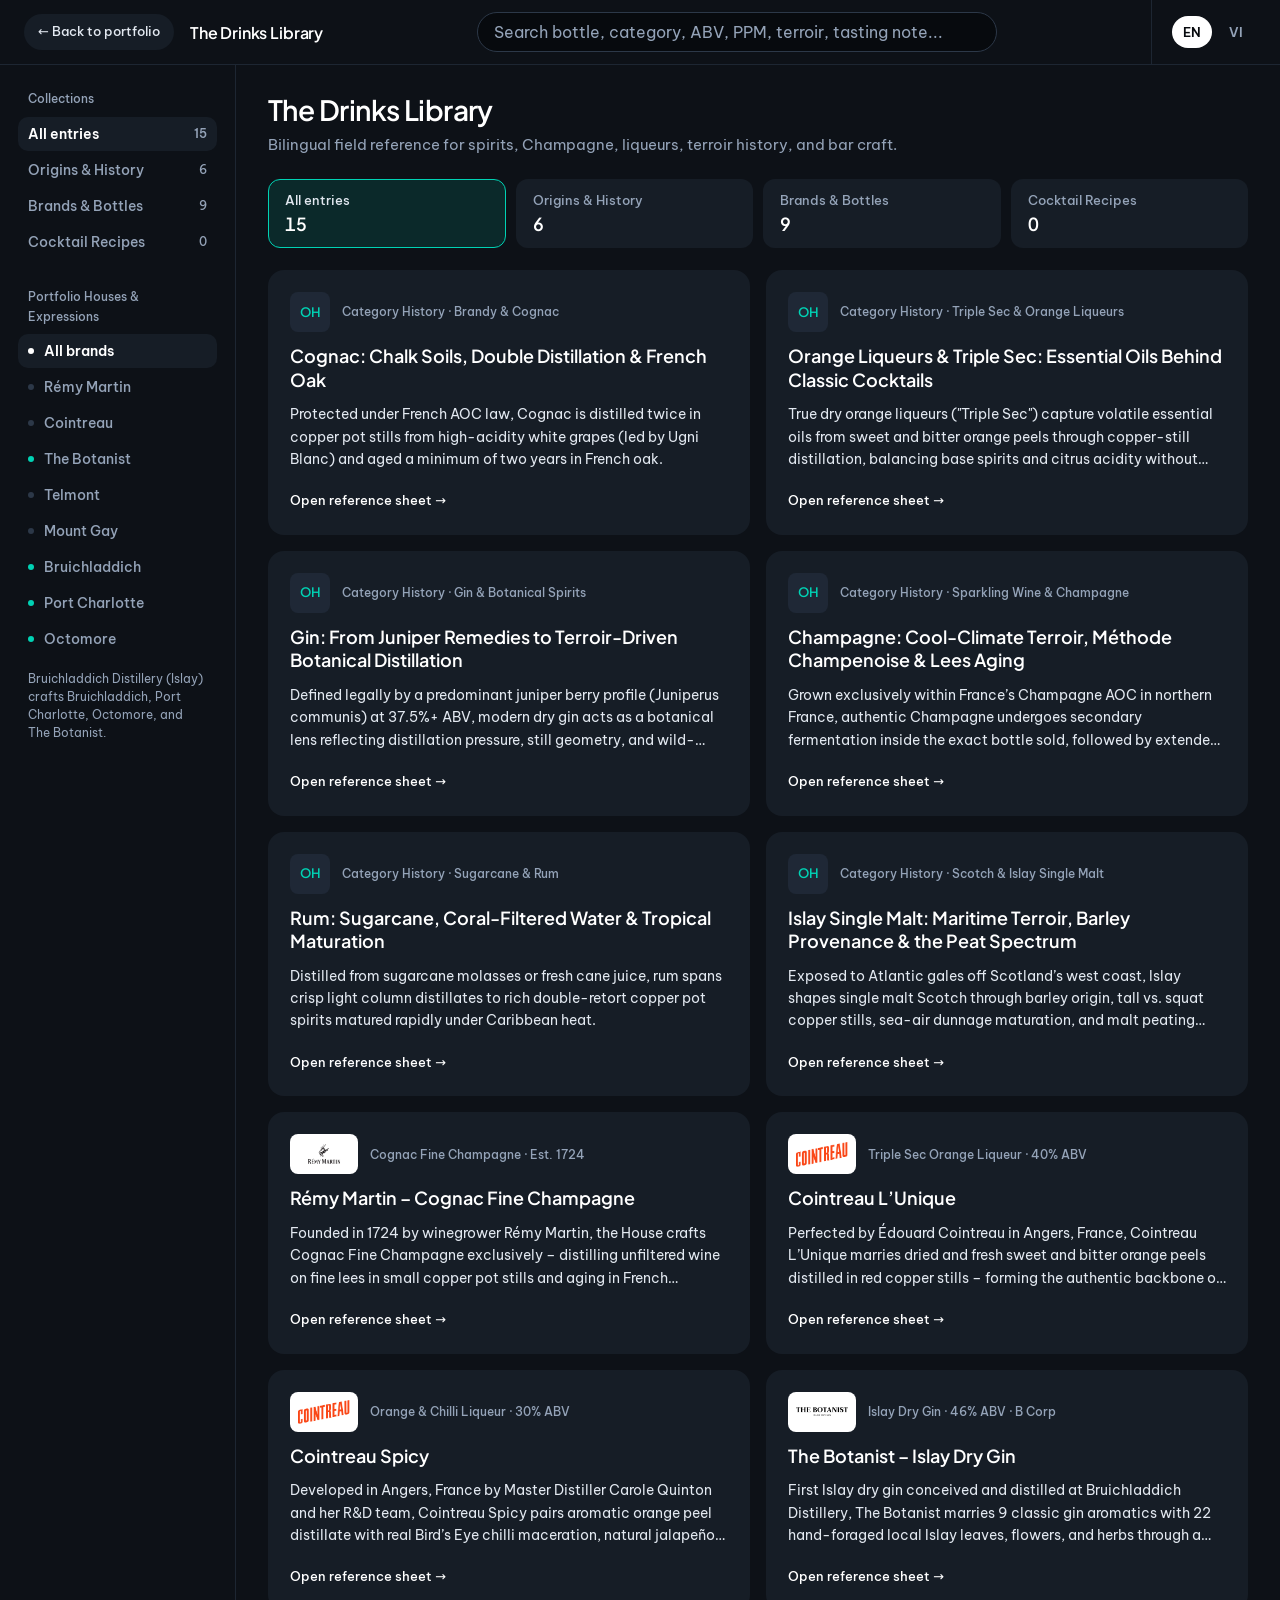
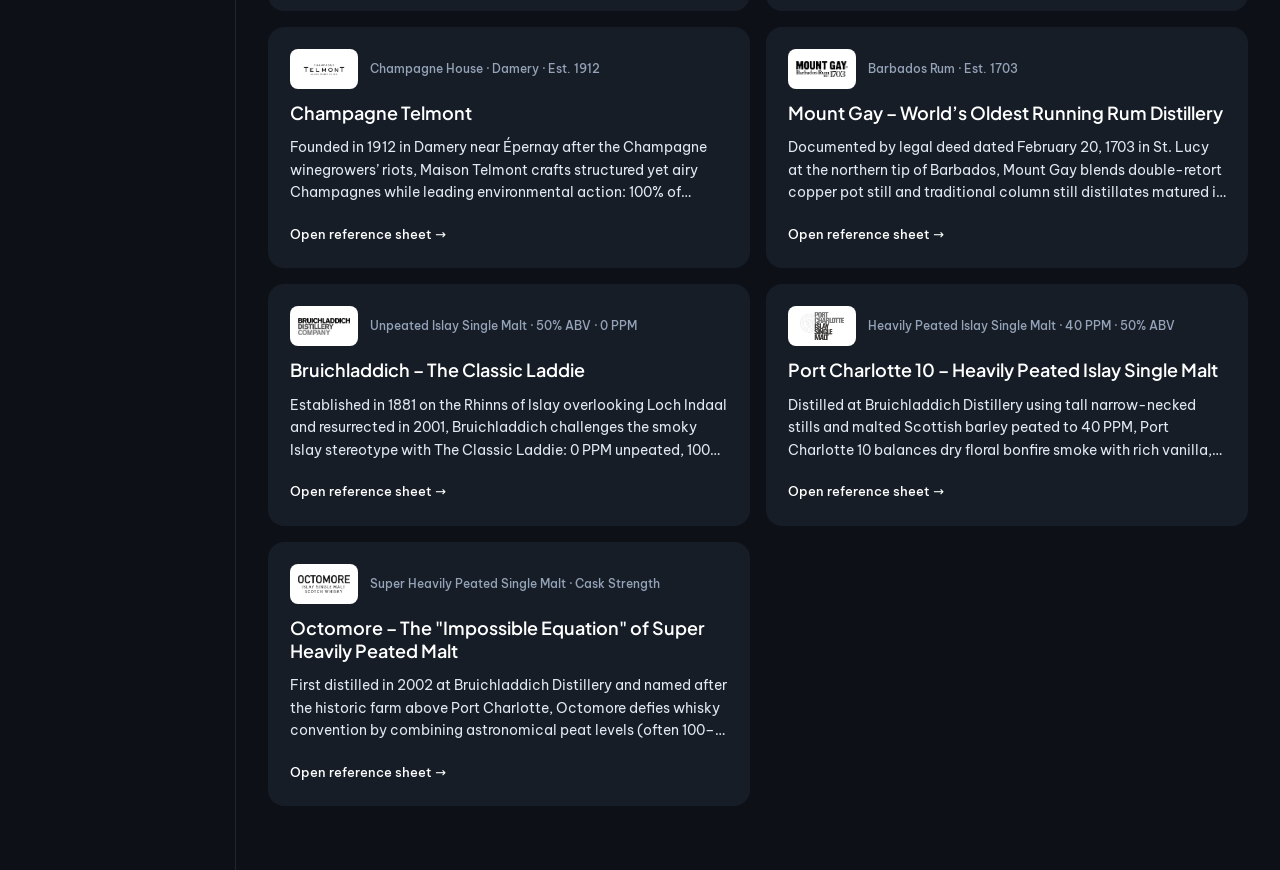
==== library/index.html @ a92dd082 "Feat: Launch The Drinks Library & 3D Interactive Depth with Mobile Glass Bar - Deploy The Drinks Lib" ====
<!DOCTYPE html>
<html lang="en">
<head>
  <meta charset="UTF-8">
  <meta name="viewport" content="width=device-width, initial-scale=1.0">
  <title>The Drinks Library | Phat Trinh</title>
  <meta name="description" content="Bilingual EN/VI public reference library for spirits, Champagne, liqueurs, terroir history, and bar craft curated by Phat Trinh.">
  <meta property="og:title" content="The Drinks Library | Phat Trinh">
  <meta property="og:description" content="Bilingual EN/VI reference for Cognac, Orange Liqueurs, Gin, Champagne, Rum, and Islay Single Malt.">
  <meta property="og:type" content="website">
  <link rel="preconnect" href="https://fonts.googleapis.com">
  <link rel="preconnect" href="https://fonts.gstatic.com" crossorigin>
  <link href="https://fonts.googleapis.com/css2?family=Be+Vietnam+Pro:ital,wght@0,400;0,500;0,600;1,400&family=Plus+Jakarta+Sans:wght@500;600;700&display=swap" rel="stylesheet"> <!-- taste-skill-ignore -->
  <link rel="stylesheet" href="./library.css">
</head>
<body>
  <div id="drinks-library-root"></div>
  <noscript>
    <p style="padding: 24px; color: #FFFFFF;">
      Please enable JavaScript to browse The Drinks Library. <a href="../index.html" style="color: #00D2B4;">Return to portfolio</a>.<br>
      Vui lòng bật JavaScript để tra cứu The Drinks Library. <a href="../index.html" style="color: #00D2B4;">Quay lại portfolio</a>.
    </p>
  </noscript>
  <script type="module" src="./js/boot.js"></script>
</body>
</html>
---- library/library.css ----
/* The Drinks Library — Ruled T-Frame & Tone-Stepped Flat Surface System */
:root {
  --bg-deep: #070A0E;
  --bg-primary: #0D1117;
  --bg-surface: #161D26;
  --bg-surface-elevated: #1F2836;
  --rule-color: #1D2632;
  --control-border: #2C3848;
  --ink: #FFFFFF;
  --ink-secondary: #E2E8F0;
  --ink-muted: #94A3B8;
  --aqua: #00D2B4;
  --aqua-surface: rgba(0, 210, 180, 0.12);
  --font-head: 'Plus Jakarta Sans', system-ui, -apple-system, sans-serif; /* taste-skill-ignore */
  --font-body: 'Be Vietnam Pro', system-ui, -apple-system, sans-serif;
  --radius-card: 16px;
  --radius-sm: 10px;
  --radius-pill: 999px;
  --ease-out: cubic-bezier(0.22, 1, 0.36, 1);
}

*, *::before, *::after {
  box-sizing: border-box;
}

html {
  background-color: var(--bg-primary);
  color: var(--ink);
  -webkit-text-size-adjust: 100%;
}

body {
  margin: 0;
  min-height: 100svh;
  background-color: var(--bg-primary);
  color: var(--ink-secondary);
  font-family: var(--font-body);
  font-size: 15px;
  line-height: 1.65;
  -webkit-font-smoothing: antialiased;
}

button, input {
  font-family: inherit;
}

a {
  color: inherit;
  text-decoration: none;
}

/* Ruled T-Frame Shell */
[data-ui="shell"].lib-shell {
  min-height: 100svh;
  display: flex;
  flex-direction: column;
  background-color: var(--bg-primary);
}

[data-ui="topbar"].lib-topbar {
  position: sticky;
  top: 0;
  z-index: 40;
  min-height: 64px;
  display: grid;
  grid-template-columns: auto minmax(180px, 520px) auto;
  justify-content: space-between;
  align-items: center;
  gap: 16px;
  padding: 0 24px;
  background-color: var(--bg-primary);
  border-bottom: 1px solid var(--rule-color);
}

.lib-topbar-left {
  display: flex;
  align-items: center;
  gap: 16px;
  min-width: 0;
}

.lib-back-portfolio {
  display: inline-flex;
  align-items: center;
  height: 36px;
  padding: 0 14px;
  border-radius: var(--radius-pill);
  background-color: var(--bg-surface);
  color: var(--ink-secondary);
  font-size: 13px;
  font-weight: 500;
  white-space: nowrap;
  transition: background-color 160ms var(--ease-out), color 160ms var(--ease-out);
}

.lib-back-portfolio:hover,
.lib-back-portfolio:focus-visible {
  background-color: var(--bg-surface-elevated);
  color: var(--ink);
}

.lib-wordmark-btn {
  background: transparent;
  border: 0;
  padding: 4px 0;
  color: var(--ink);
  font-family: var(--font-head);
  font-size: 16px;
  font-weight: 600;
  letter-spacing: -0.01em;
  cursor: pointer;
  white-space: nowrap;
}

.lib-topbar-search {
  width: 100%;
  justify-self: center;
}

input.lib-search-input {
  width: 100%;
  height: 40px;
  padding: 0 16px;
  border-radius: var(--radius-pill);
  border: 1px solid var(--control-border);
  background-color: var(--bg-deep);
  color: var(--ink);
  font-size: 16px;
  outline: none;
  transition: border-color 160ms var(--ease-out), background-color 160ms var(--ease-out);
}

input.lib-search-input::placeholder {
  color: var(--ink-muted);
}

input.lib-search-input:focus {
  border-color: var(--aqua);
}

[data-ui="lang-switch"].lib-topbar-lang {
  justify-self: end;
  display: inline-flex;
  align-items: center;
  gap: 4px;
  padding-left: 20px;
  height: 64px;
  border-left: 1px solid var(--rule-color);
}

.lib-lang-btn {
  height: 32px;
  min-width: 40px;
  padding: 0 10px;
  border: 0;
  border-radius: var(--radius-pill);
  background: transparent;
  color: var(--ink-muted);
  font-size: 13px;
  font-weight: 600;
  cursor: pointer;
  transition: background-color 160ms var(--ease-out), color 160ms var(--ease-out);
}

.lib-lang-btn:hover {
  color: var(--ink);
}

.lib-lang-btn.is-active {
  background-color: var(--ink);
  color: var(--bg-deep);
}

/* Body Layout */
.lib-body-frame {
  flex: 1;
  display: grid;
  grid-template-columns: 236px minmax(0, 1fr);
}

[data-ui="sidebar"].lib-sidebar {
  padding: 24px 18px 40px;
  border-right: 1px solid var(--rule-color);
  background-color: var(--bg-primary);
}

.lib-sidebar-group + .lib-sidebar-group {
  margin-top: 28px;
}

.lib-sidebar-heading {
  padding: 0 10px;
  margin-bottom: 8px;
  color: var(--ink-muted);
  font-size: 12px;
  font-weight: 500;
}

.lib-nav-list {
  list-style: none;
  margin: 0;
  padding: 0;
  display: flex;
  flex-direction: column;
  gap: 2px;
}

.lib-nav-btn,
.lib-brand-nav-btn {
  width: 100%;
  min-height: 34px;
  padding: 6px 10px;
  border: 0;
  border-radius: var(--radius-sm);
  background: transparent;
  color: var(--ink-muted);
  font-size: 14px;
  font-weight: 500;
  display: flex;
  align-items: center;
  justify-content: space-between;
  gap: 10px;
  text-align: left;
  cursor: pointer;
  transition: background-color 160ms var(--ease-out), color 160ms var(--ease-out);
}

.lib-brand-nav-btn {
  justify-content: flex-start;
}

.lib-nav-btn:hover,
.lib-brand-nav-btn:hover {
  color: var(--ink-secondary);
  background-color: var(--bg-surface);
}

.lib-nav-btn.is-active,
.lib-brand-nav-btn.is-active {
  color: var(--ink);
  background-color: var(--bg-surface);
  font-weight: 600;
}

.lib-nav-count {
  font-size: 12px;
  color: var(--ink-muted);
  font-variant-numeric: tabular-nums;
}

.lib-brand-dot {
  width: 6px;
  height: 6px;
  border-radius: 50%;
  background-color: var(--control-border);
  flex-shrink: 0;
}

.lib-brand-dot.is-islay {
  background-color: var(--aqua);
}

.lib-brand-nav-btn.is-active .lib-brand-dot {
  background-color: var(--ink);
}

.lib-islay-note {
  margin: 14px 10px 0;
  color: var(--ink-muted);
  font-size: 12px;
  line-height: 1.5;
}

/* Main Content Stage */
.lib-main {
  padding: 28px 32px 64px;
  max-width: 1240px;
  width: 100%;
}

.lib-title-row {
  display: flex;
  align-items: flex-end;
  justify-content: space-between;
  gap: 16px;
  margin-bottom: 22px;
}

.lib-page-title {
  margin: 0;
  font-family: var(--font-head);
  font-size: clamp(22px, 2.2vw, 28px);
  font-weight: 600;
  letter-spacing: -0.02em;
  color: var(--ink);
  line-height: 1.2;
}

.lib-page-subtitle {
  margin: 6px 0 0;
  color: var(--ink-muted);
  font-size: 15px;
  max-width: 68ch;
}

/* Count Cards Filter Pattern */
[data-ui="count-strip"].lib-count-strip {
  display: grid;
  grid-template-columns: repeat(4, minmax(0, 1fr));
  gap: 10px;
  margin-bottom: 22px;
}

[data-ui="count-card"].lib-count-card {
  min-height: 64px;
  padding: 12px 16px;
  border-radius: 12px;
  border: 1.5px solid transparent;
  background-color: var(--bg-surface);
  color: var(--ink);
  display: flex;
  flex-direction: column;
  align-items: flex-start;
  justify-content: space-between;
  gap: 4px;
  cursor: pointer;
  text-align: left;
  transition: background-color 160ms var(--ease-out), border-color 160ms var(--ease-out);
}

[data-ui="count-card"].lib-count-card:hover {
  background-color: var(--bg-surface-elevated);
}

[data-ui="count-card"].lib-count-card.is-selected {
  border-color: var(--aqua);
  background-color: var(--aqua-surface);
}

.lib-count-label {
  font-size: 13px;
  font-weight: 500;
  color: var(--ink-muted);
}

.lib-count-card.is-selected .lib-count-label {
  color: var(--ink-secondary);
}

.lib-count-value {
  font-family: var(--font-head);
  font-size: 18px;
  font-weight: 600;
  color: var(--ink);
  font-variant-numeric: tabular-nums;
}

/* Mobile Brand Chips (hidden on desktop where left sidebar lives) */
[data-ui="mobile-brands"].lib-mobile-brands {
  display: none;
}

/* Flat Tone-Stepped Entry Cards */
.lib-cards-grid {
  display: grid;
  grid-template-columns: repeat(2, minmax(0, 1fr));
  gap: 16px;
}

.lib-entry-card {
  padding: 22px;
  border-radius: var(--radius-card);
  background-color: var(--bg-surface);
  display: flex;
  flex-direction: column;
  gap: 12px;
  cursor: pointer;
  transition: background-color 160ms var(--ease-out), transform 160ms var(--ease-out);
}

.lib-entry-card:hover,
.lib-entry-card:focus-visible {
  background-color: var(--bg-surface-elevated);
  transform: translateY(-2px);
  outline: none;
}

.lib-entry-card-top {
  display: flex;
  align-items: center;
  gap: 12px;
}

.lib-logo-tile {
  width: 68px;
  height: 40px;
  padding: 5px 8px;
  border-radius: 8px;
  background-color: #FFFFFF;
  display: inline-flex;
  align-items: center;
  justify-content: center;
  flex-shrink: 0;
}

.lib-logo-tile img {
  max-width: 100%;
  max-height: 28px;
  width: auto;
  height: auto;
  object-fit: contain;
}

.lib-origin-monogram {
  width: 40px;
  height: 40px;
  border-radius: 8px;
  background-color: var(--bg-surface-elevated);
  color: var(--aqua);
  font-family: var(--font-head);
  font-size: 13px;
  font-weight: 600;
  display: inline-flex;
  align-items: center;
  justify-content: center;
  flex-shrink: 0;
}

.lib-entry-card-meta {
  display: flex;
  flex-wrap: wrap;
  align-items: center;
  justify-content: space-between;
  gap: 8px;
  flex: 1;
  min-width: 0;
}

.lib-meta-line {
  font-size: 12px;
  font-weight: 500;
  color: var(--ink-muted);
}

.lib-entry-card-title {
  margin: 0;
  font-family: var(--font-head);
  font-size: 18px;
  font-weight: 600;
  line-height: 1.3;
  color: var(--ink);
}

.lib-entry-card-summary {
  margin: 0;
  color: var(--ink-secondary);
  font-size: 14px;
  line-height: 1.6;
  display: -webkit-box;
  -webkit-line-clamp: 3;
  -webkit-box-orient: vertical;
  overflow: hidden;
}

.lib-entry-card-foot {
  margin-top: auto;
  padding-top: 6px;
}

.lib-open-prompt {
  font-size: 13px;
  font-weight: 500;
  color: var(--ink);
}

/* Primary & Secondary Pills */
.lib-primary-pill {
  height: 36px;
  padding: 0 18px;
  border: 0;
  border-radius: var(--radius-pill);
  background-color: var(--ink);
  color: var(--bg-deep);
  font-size: 13px;
  font-weight: 600;
  cursor: pointer;
  transition: opacity 160ms var(--ease-out);
}

.lib-primary-pill:hover {
  opacity: 0.9;
}

[data-ui="pill"].lib-secondary-pill {
  height: 36px;
  padding: 0 16px;
  border: 1px solid var(--control-border);
  border-radius: var(--radius-pill);
  background-color: transparent;
  color: var(--ink);
  font-size: 13px;
  font-weight: 500;
  cursor: pointer;
  white-space: nowrap;
  transition: background-color 160ms var(--ease-out), border-color 160ms var(--ease-out);
}

[data-ui="pill"].lib-secondary-pill:hover,
[data-ui="pill"].lib-secondary-pill.is-active {
  background-color: var(--bg-surface-elevated);
  border-color: var(--ink-muted);
}

/* Empty & Pending Panels */
.lib-empty-panel {
  padding: 36px 28px;
  border-radius: var(--radius-card);
  background-color: var(--bg-surface);
  max-width: 680px;
}

.lib-empty-title {
  margin: 0 0 10px;
  font-family: var(--font-head);
  font-size: 19px;
  font-weight: 600;
  color: var(--ink);
}

.lib-empty-body {
  margin: 0 0 20px;
  color: var(--ink-secondary);
  font-size: 15px;
  max-width: 62ch;
}

.lib-empty-actions {
  display: flex;
  flex-wrap: wrap;
  gap: 10px;
}

/* Detail Reading View: Object Header + 6-Column Grid */
.lib-detail-back-row {
  margin-bottom: 14px;
}

.lib-back-inline {
  border: 0;
  background: transparent;
  padding: 6px 0;
  color: var(--ink-muted);
  font-size: 14px;
  font-weight: 500;
  cursor: pointer;
  transition: color 160ms var(--ease-out);
}

.lib-back-inline:hover {
  color: var(--ink);
}

[data-ui="object-header"].lib-object-header {
  padding: 20px 22px;
  border-radius: var(--radius-card);
  background-color: var(--bg-surface);
  display: flex;
  align-items: center;
  justify-content: space-between;
  gap: 20px;
  margin-bottom: 16px;
}

.lib-object-main {
  display: flex;
  align-items: center;
  gap: 18px;
  min-width: 0;
}

.lib-detail-logo-well {
  width: 84px;
  height: 58px;
  padding: 8px 10px;
  border-radius: 10px;
  background-color: #FFFFFF;
  display: flex;
  align-items: center;
  justify-content: center;
  flex-shrink: 0;
}

.lib-detail-logo-well img {
  max-width: 100%;
  max-height: 40px;
  width: auto;
  height: auto;
  object-fit: contain;
}

.lib-detail-monogram {
  width: 58px;
  height: 58px;
  border-radius: 10px;
  background-color: var(--bg-surface-elevated);
  color: var(--aqua);
  font-family: var(--font-head);
  font-size: 16px;
  font-weight: 600;
  display: flex;
  align-items: center;
  justify-content: center;
  flex-shrink: 0;
}

.lib-detail-title {
  margin: 4px 0;
  font-family: var(--font-head);
  font-size: clamp(20px, 2.2vw, 26px);
  font-weight: 600;
  letter-spacing: -0.02em;
  color: var(--ink);
  line-height: 1.25;
}

.lib-detail-subtitle {
  margin: 0;
  color: var(--ink-muted);
  font-size: 14px;
  max-width: 66ch;
}

.lib-translation-banner {
  margin-bottom: 16px;
  padding: 12px 16px;
  border-radius: var(--radius-sm);
  background-color: var(--aqua-surface);
  color: var(--ink-secondary);
  font-size: 13px;
}

.lib-detail-lead {
  margin: 0 0 20px;
  color: var(--ink-secondary);
  font-size: 16px;
  line-height: 1.7;
  max-width: 72ch;
}

/* 6-Column Reading Grid */
.lib-detail-grid {
  display: grid;
  grid-template-columns: repeat(6, minmax(0, 1fr));
  gap: 14px;
}

.lib-grid-card {
  padding: 22px;
  border-radius: var(--radius-card);
  background-color: var(--bg-surface);
}

.lib-span-2 { grid-column: span 2; }
.lib-span-3 { grid-column: span 3; }
.lib-span-4 { grid-column: span 4; }
.lib-span-6 { grid-column: span 6; }

.lib-panel-heading {
  margin: 0 0 14px;
  font-family: var(--font-head);
  font-size: 16px;
  font-weight: 600;
  color: var(--ink);
}

.lib-prose-list {
  margin: 0;
  padding-left: 18px;
  display: flex;
  flex-direction: column;
  gap: 10px;
  color: var(--ink-secondary);
  font-size: 14.5px;
}

.lib-prose-stack {
  display: flex;
  flex-direction: column;
  gap: 12px;
}

.lib-prose-stack p {
  margin: 0;
  color: var(--ink-secondary);
  font-size: 14.5px;
  line-height: 1.7;
  max-width: 65ch;
}

/* Tables */
table.lib-spec-table {
  width: 100%;
  border-collapse: collapse;
  font-size: 14px;
}

table.lib-spec-table th,
table.lib-spec-table td {
  padding: 10px 0;
  border-bottom: 1px solid var(--rule-color);
  vertical-align: top;
  text-align: left;
}

table.lib-spec-table tr:last-child th,
table.lib-spec-table tr:last-child td {
  border-bottom: 0;
}

table.lib-spec-table th {
  width: 38%;
  padding-right: 12px;
  color: var(--ink-muted);
  font-weight: 500;
}

table.lib-spec-table td {
  color: var(--ink);
  font-variant-numeric: tabular-nums;
}

/* Core Expressions Sub-Panels (Nested Raised Step) */
.lib-expressions-grid {
  display: grid;
  grid-template-columns: repeat(3, minmax(0, 1fr));
  gap: 12px;
}

.lib-expression-panel {
  padding: 16px;
  border-radius: 12px;
  background-color: var(--bg-surface-elevated);
}

.lib-expression-head {
  display: flex;
  align-items: baseline;
  justify-content: space-between;
  gap: 8px;
  margin-bottom: 8px;
}

.lib-expression-head h3 {
  margin: 0;
  font-family: var(--font-head);
  font-size: 15px;
  font-weight: 600;
  color: var(--ink);
}

.lib-abv-pill {
  font-size: 12px;
  font-weight: 600;
  color: var(--aqua);
  font-variant-numeric: tabular-nums;
  white-space: nowrap;
}

.lib-expression-panel p {
  margin: 0;
  font-size: 13.5px;
  color: var(--ink-secondary);
  line-height: 1.6;
}

/* Related Rows & FAQ */
.lib-related-links {
  display: flex;
  flex-direction: column;
  gap: 8px;
}

[data-ui="row"].lib-related-row {
  width: 100%;
  padding: 12px 14px;
  border: 0;
  border-radius: 10px;
  background-color: var(--bg-surface-elevated);
  color: var(--ink);
  display: flex;
  align-items: center;
  justify-content: space-between;
  gap: 12px;
  text-align: left;
  cursor: pointer;
  transition: background-color 160ms var(--ease-out);
}

[data-ui="row"].lib-related-row:hover {
  background-color: var(--control-border);
}

.lib-related-title {
  font-size: 14px;
  font-weight: 600;
  color: var(--ink);
}

.lib-related-sub {
  font-size: 12px;
  color: var(--ink-muted);
  margin-top: 2px;
}

.lib-row-arrow {
  color: var(--aqua);
  font-size: 15px;
}

[data-ui="faq"].lib-faq-list {
  display: flex;
  flex-direction: column;
}

[data-ui="faq"] .lib-faq-item {
  padding: 12px 0;
  border-bottom: 1px solid var(--rule-color);
}

[data-ui="faq"] .lib-faq-item:last-child {
  border-bottom: 0;
  padding-bottom: 0;
}

[data-ui="faq"] .lib-faq-item summary {
  cursor: pointer;
  color: var(--ink);
  font-weight: 500;
  font-size: 14.5px;
}

[data-ui="faq"] .lib-faq-item p {
  margin: 8px 0 0;
  color: var(--ink-secondary);
  font-size: 14px;
  line-height: 1.65;
}

.lib-muted-note {
  margin: 0;
  color: var(--ink-muted);
  font-size: 13.5px;
  line-height: 1.6;
}

.lib-updated-stamp {
  margin: 10px 0 0;
  color: var(--ink-secondary);
  font-size: 12.5px;
  font-variant-numeric: tabular-nums;
}

/* Tablet & Mobile Responsive Rules */
@media (max-width: 1024px) {
  .lib-wordmark-btn {
    display: none;
  }

  .lib-body-frame {
    grid-template-columns: minmax(0, 1fr);
  }

  [data-ui="sidebar"].lib-sidebar {
    display: none;
  }

  [data-ui="mobile-brands"].lib-mobile-brands {
    display: flex;
    gap: 8px;
    overflow-x: auto;
    padding-bottom: 8px;
    margin-bottom: 18px;
    scrollbar-width: none;
  }

  [data-ui="mobile-brands"].lib-mobile-brands::-webkit-scrollbar {
    display: none;
  }

  [data-ui="chip"].lib-brand-chip {
    height: 34px;
    padding: 0 14px;
    border-radius: var(--radius-pill);
    border: 1px solid var(--control-border);
    background-color: var(--bg-surface);
    color: var(--ink-secondary);
    font-size: 13px;
    font-weight: 500;
    white-space: nowrap;
    cursor: pointer;
    flex-shrink: 0;
  }

  [data-ui="chip"].lib-brand-chip.is-active {
    background-color: var(--ink);
    color: var(--bg-deep);
    border-color: var(--ink);
    font-weight: 600;
  }

  .lib-expressions-grid {
    grid-template-columns: minmax(0, 1fr);
  }

  .lib-span-2,
  .lib-span-3,
  .lib-span-4 {
    grid-column: span 6;
  }
}

@media (max-width: 720px) {
  [data-ui="topbar"].lib-topbar {
    grid-template-columns: 1fr auto;
    grid-template-areas:
      "left lang"
      "search search";
    gap: 10px;
    padding: 10px 16px 12px;
  }

  .lib-topbar-left {
    grid-area: left;
    gap: 10px;
  }

  .lib-wordmark-btn {
    display: none;
  }

  [data-ui="lang-switch"].lib-topbar-lang {
    grid-area: lang;
    height: 36px;
    padding-left: 10px;
  }

  .lib-topbar-search {
    grid-area: search;
  }

  .lib-main {
    padding: 20px 16px 48px;
  }

  [data-ui="count-strip"].lib-count-strip {
    grid-template-columns: repeat(2, minmax(0, 1fr));
    gap: 8px;
  }

  .lib-cards-grid {
    grid-template-columns: minmax(0, 1fr);
  }

  [data-ui="object-header"].lib-object-header {
    flex-direction: column;
    align-items: flex-start;
  }

  .lib-object-main {
    flex-direction: column;
    align-items: flex-start;
  }
}

@media (prefers-reduced-motion: reduce) {
  *, *::before, *::after {
    transition-duration: 0.01ms !important;
    animation-duration: 0.01ms !important;
  }
}
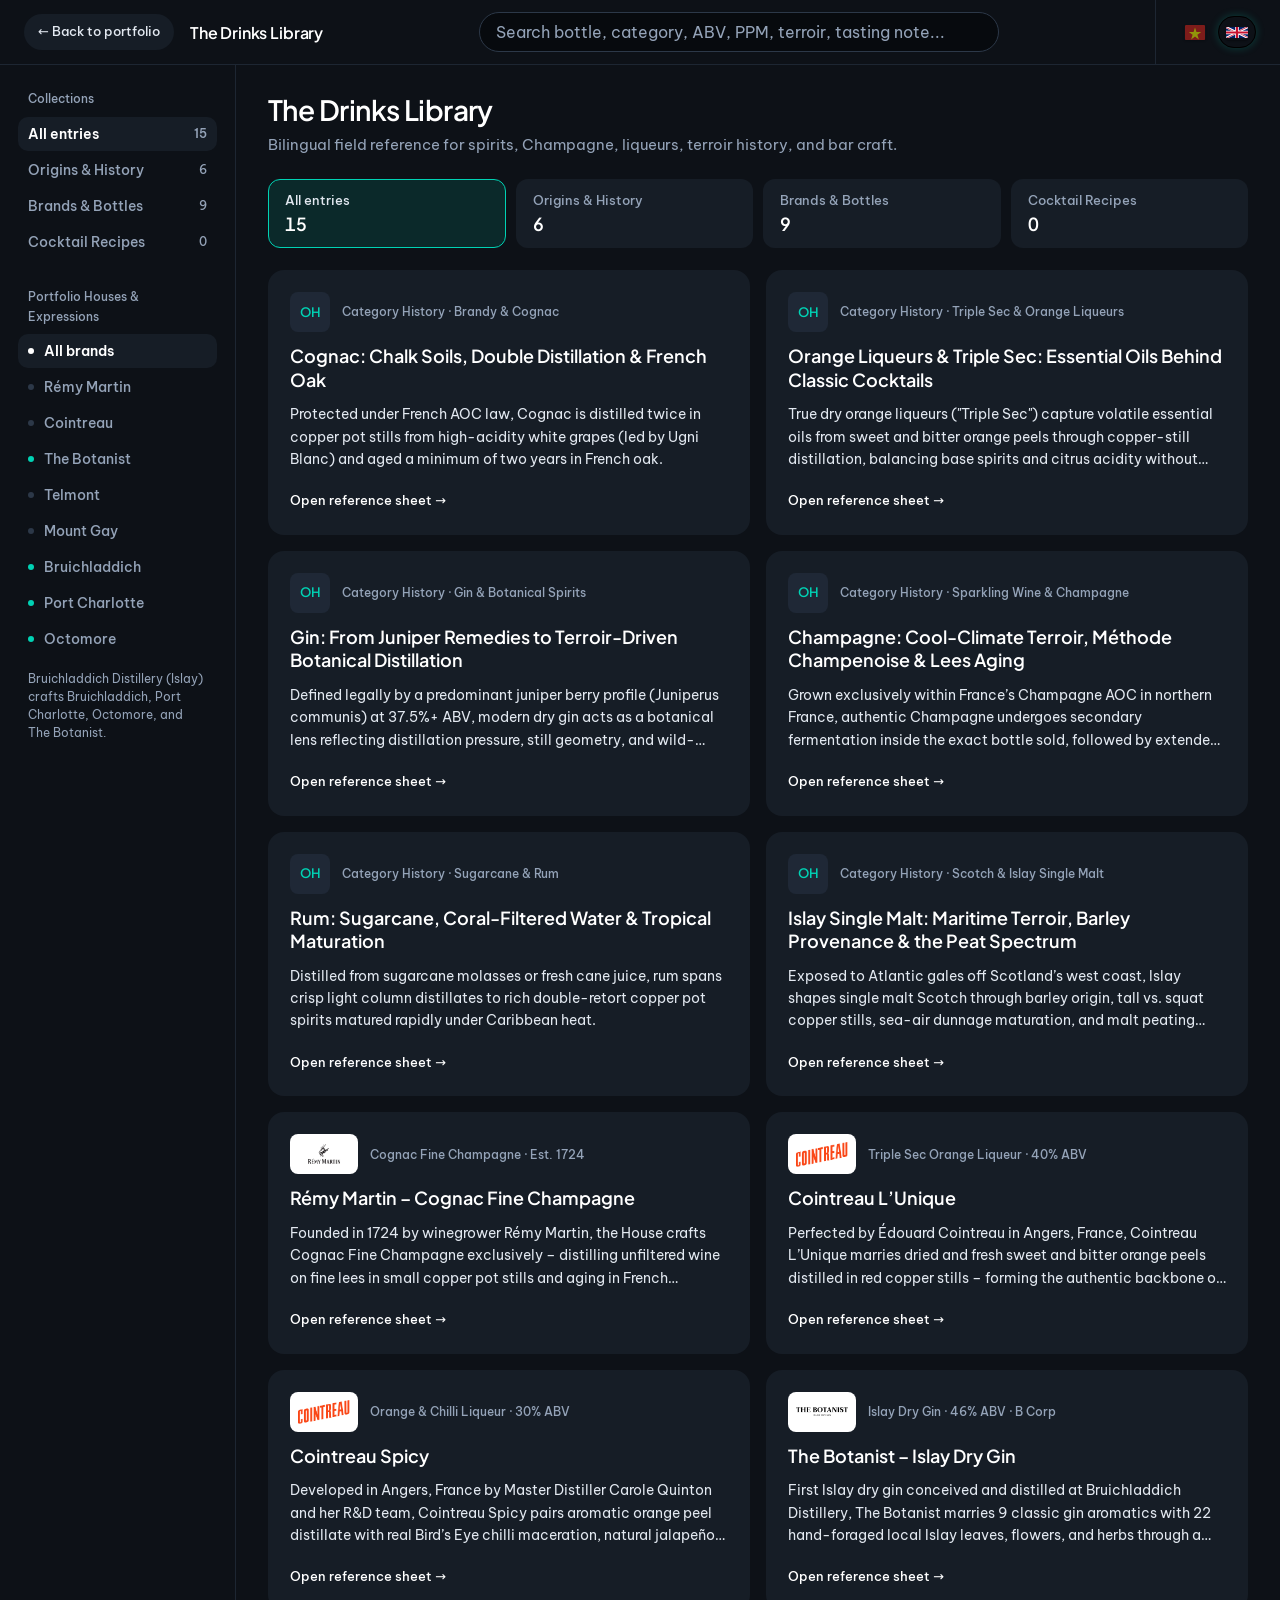
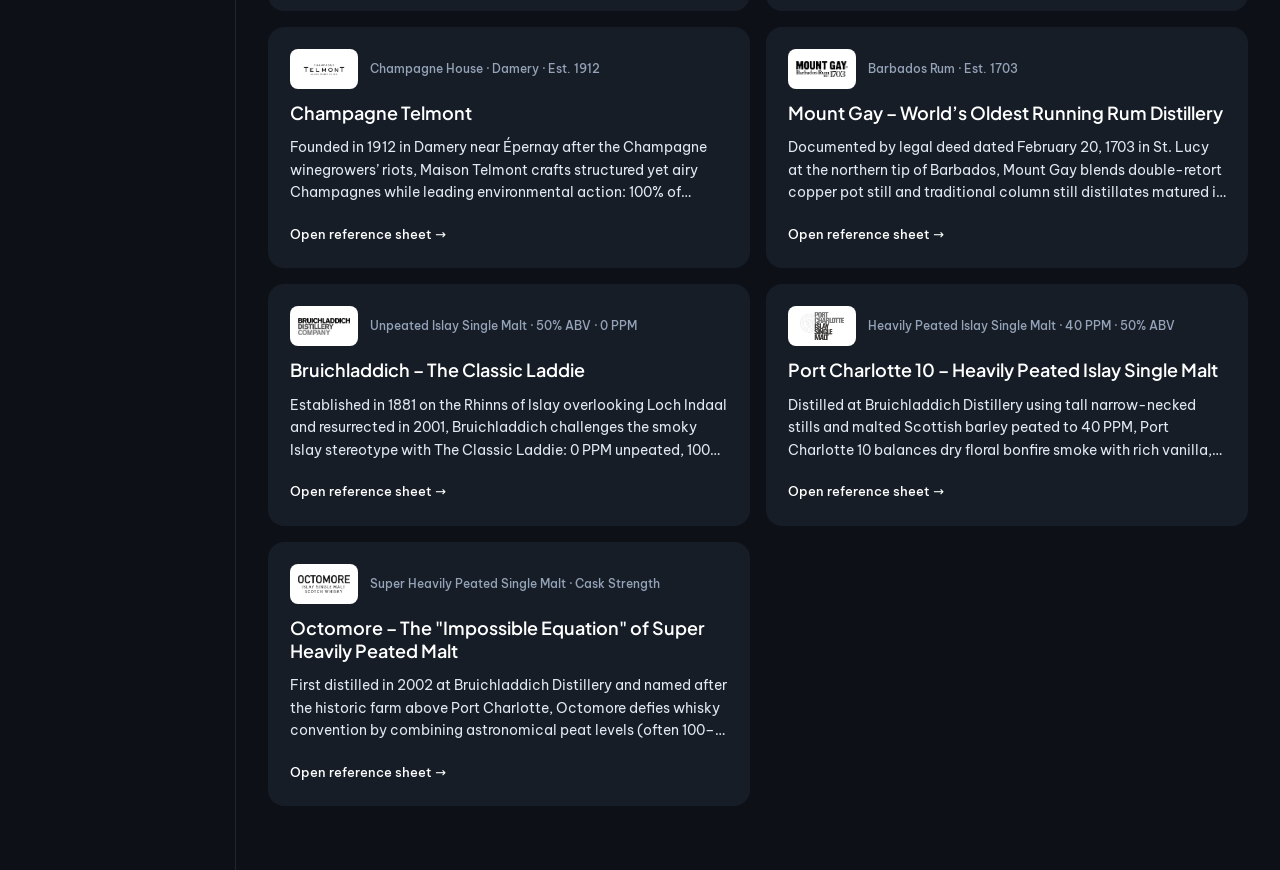
==== commit a00e1966: "feat: brand search favicons, flag language switcher, media folder, and library video player" ====
--- a/library/index.html
+++ b/library/index.html
@@ -5,9 +5,31 @@
   <meta name="viewport" content="width=device-width, initial-scale=1.0">
   <title>The Drinks Library | Phat Trinh</title>
   <meta name="description" content="Bilingual EN/VI public reference library for spirits, Champagne, liqueurs, terroir history, and bar craft curated by Phat Trinh.">
+  <link rel="icon" type="image/svg+xml" href="../favicon.svg">
+  <link rel="icon" type="image/png" sizes="48x48" href="../favicon-48x48.png">
+  <link rel="icon" type="image/png" sizes="96x96" href="../favicon-96x96.png">
+  <link rel="icon" type="image/png" sizes="192x192" href="../favicon-192x192.png">
+  <link rel="apple-touch-icon" sizes="180x180" href="../apple-touch-icon.png">
+  <meta property="og:site_name" content="The Drinks Library | Phat Trinh">
   <meta property="og:title" content="The Drinks Library | Phat Trinh">
   <meta property="og:description" content="Bilingual EN/VI reference for Cognac, Orange Liqueurs, Gin, Champagne, Rum, and Islay Single Malt.">
+  <meta property="og:url" content="https://trinhtphat.io.vn/library/">
   <meta property="og:type" content="website">
+  <meta property="og:image" content="https://trinhtphat.io.vn/favicon-192x192.png">
+  <script type="application/ld+json">
+  {
+    "@context": "https://schema.org",
+    "@type": "WebPage",
+    "name": "The Drinks Library | Phat Trinh",
+    "url": "https://trinhtphat.io.vn/library/",
+    "description": "Bilingual EN/VI reference library for spirits, Champagne, liqueurs, terroir history, and bar craft curated by Phat Trinh.",
+    "isPartOf": {
+      "@type": "WebSite",
+      "name": "Phát Trịnh",
+      "url": "https://trinhtphat.io.vn/"
+    }
+  }
+  </script>
   <link rel="preconnect" href="https://fonts.googleapis.com">
   <link rel="preconnect" href="https://fonts.gstatic.com" crossorigin>
   <link href="https://fonts.googleapis.com/css2?family=Be+Vietnam+Pro:ital,wght@0,400;0,500;0,600;1,400&family=Plus+Jakarta+Sans:wght@500;600;700&display=swap" rel="stylesheet"> <!-- taste-skill-ignore -->
--- a/library/library.css
+++ b/library/library.css
@@ -150,25 +150,38 @@
 
 .lib-lang-btn {
   height: 32px;
-  min-width: 40px;
-  padding: 0 10px;
-  border: 0;
+  min-width: 38px;
+  padding: 0 6px;
+  border: 1px solid transparent;
   border-radius: var(--radius-pill);
   background: transparent;
-  color: var(--ink-muted);
-  font-size: 13px;
-  font-weight: 600;
+  display: inline-flex;
+  align-items: center;
+  justify-content: center;
   cursor: pointer;
-  transition: background-color 160ms var(--ease-out), color 160ms var(--ease-out);
+  opacity: 0.55;
+  transition: opacity 160ms var(--ease-out), background-color 160ms var(--ease-out), border-color 160ms var(--ease-out);
 }
 
 .lib-lang-btn:hover {
-  color: var(--ink);
+  opacity: 0.9;
+  background-color: rgba(255, 255, 255, 0.06);
 }
 
 .lib-lang-btn.is-active {
-  background-color: var(--ink);
-  color: var(--bg-deep);
+  opacity: 1;
+  background-color: var(--teal-surface);
+  border-color: var(--teal);
+  box-shadow: 0 0 8px rgba(0, 210, 180, 0.25);
+}
+
+.lib-flag-icon {
+  display: block;
+  width: 22px;
+  height: 15px;
+  border-radius: 2px;
+  box-shadow: 0 1px 2px rgba(0, 0, 0, 0.35);
+  pointer-events: none;
 }
 
 /* Body Layout */
@@ -972,6 +985,37 @@
   }
 }
 
+/* Media & Video Player */
+.lib-video-section {
+  display: flex;
+  flex-direction: column;
+  gap: 16px;
+}
+.lib-video-header {
+  display: flex;
+  align-items: center;
+  justify-content: space-between;
+}
+.lib-video-wrapper {
+  position: relative;
+  width: 100%;
+  padding-bottom: 56.25%; /* 16:9 Aspect Ratio */
+  background: var(--bg-deep);
+  border-radius: var(--radius-md);
+  overflow: hidden;
+  border: 1px solid var(--rule-color);
+  box-shadow: 0 8px 24px rgba(0, 0, 0, 0.4);
+}
+.lib-video-player {
+  position: absolute;
+  top: 0;
+  left: 0;
+  width: 100%;
+  height: 100%;
+  object-fit: cover;
+  border-radius: var(--radius-md);
+}
+
 @media (prefers-reduced-motion: reduce) {
   *, *::before, *::after {
     transition-duration: 0.01ms !important;
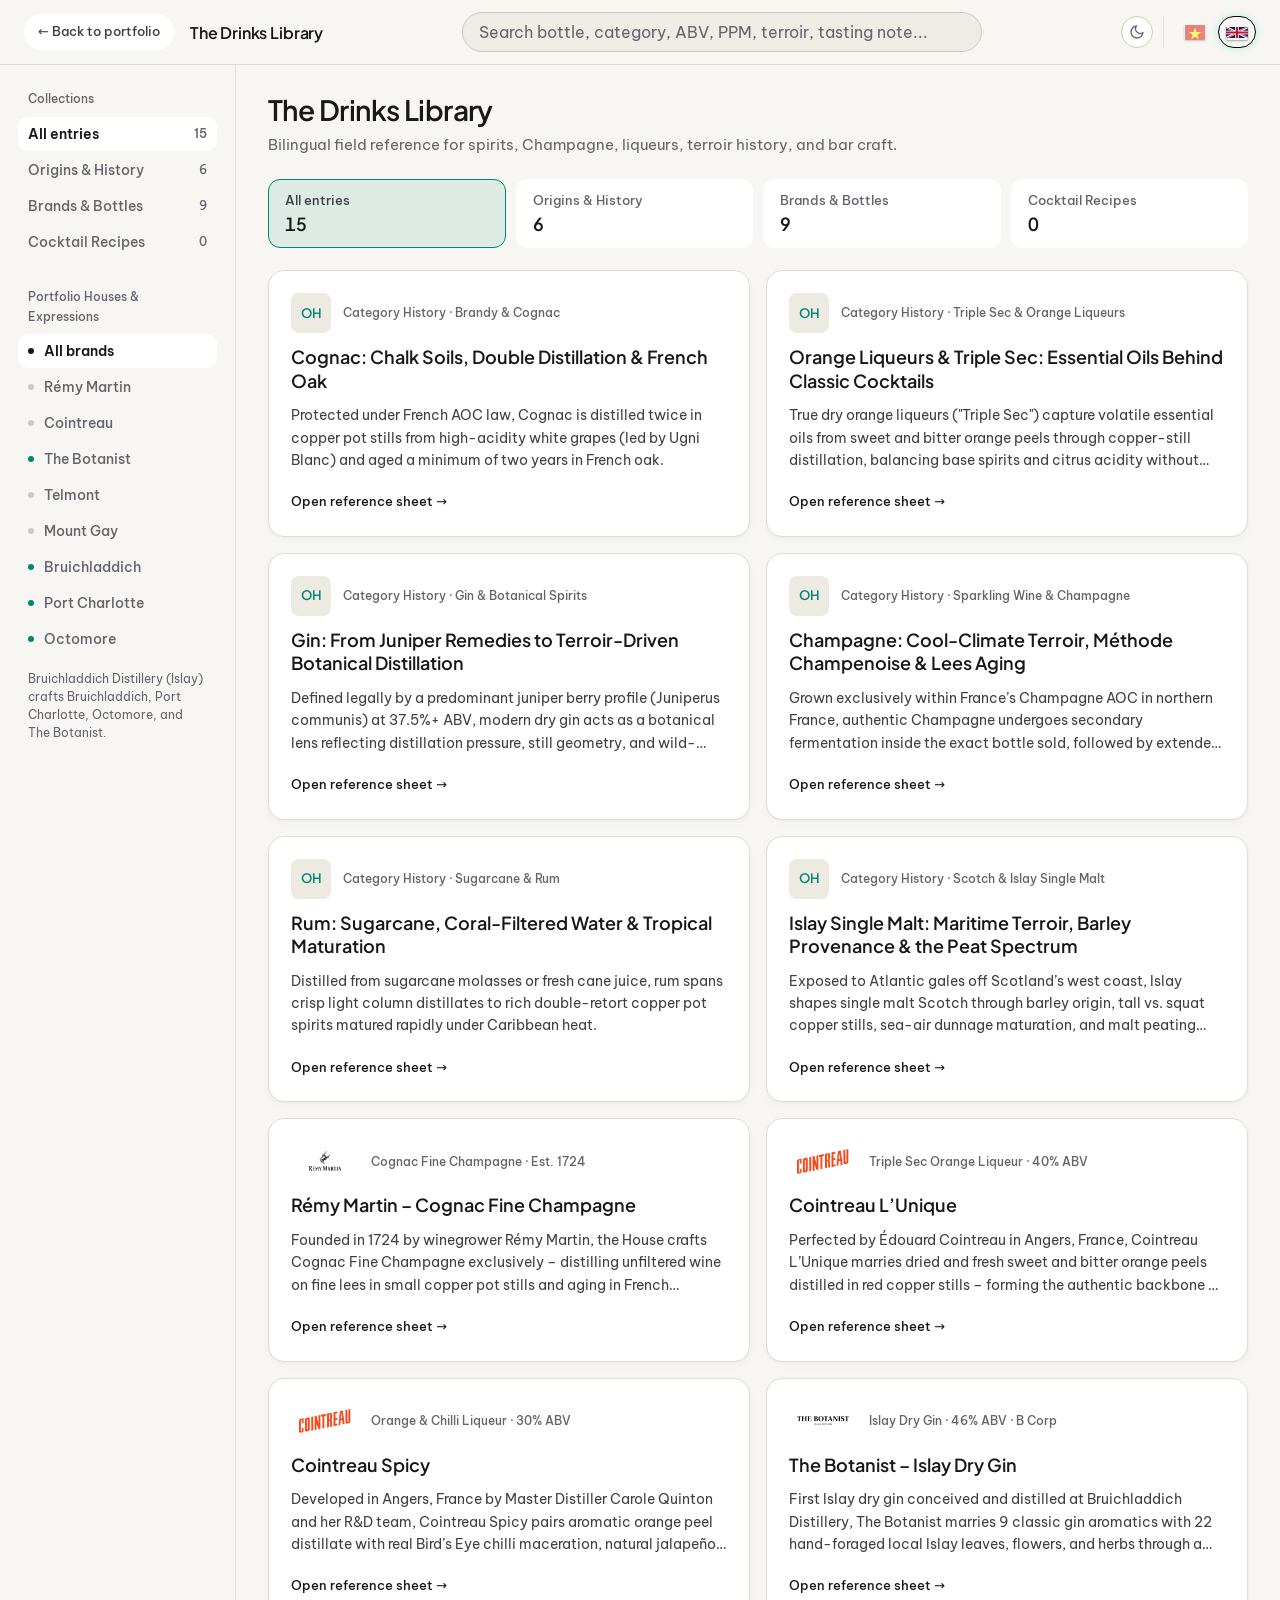
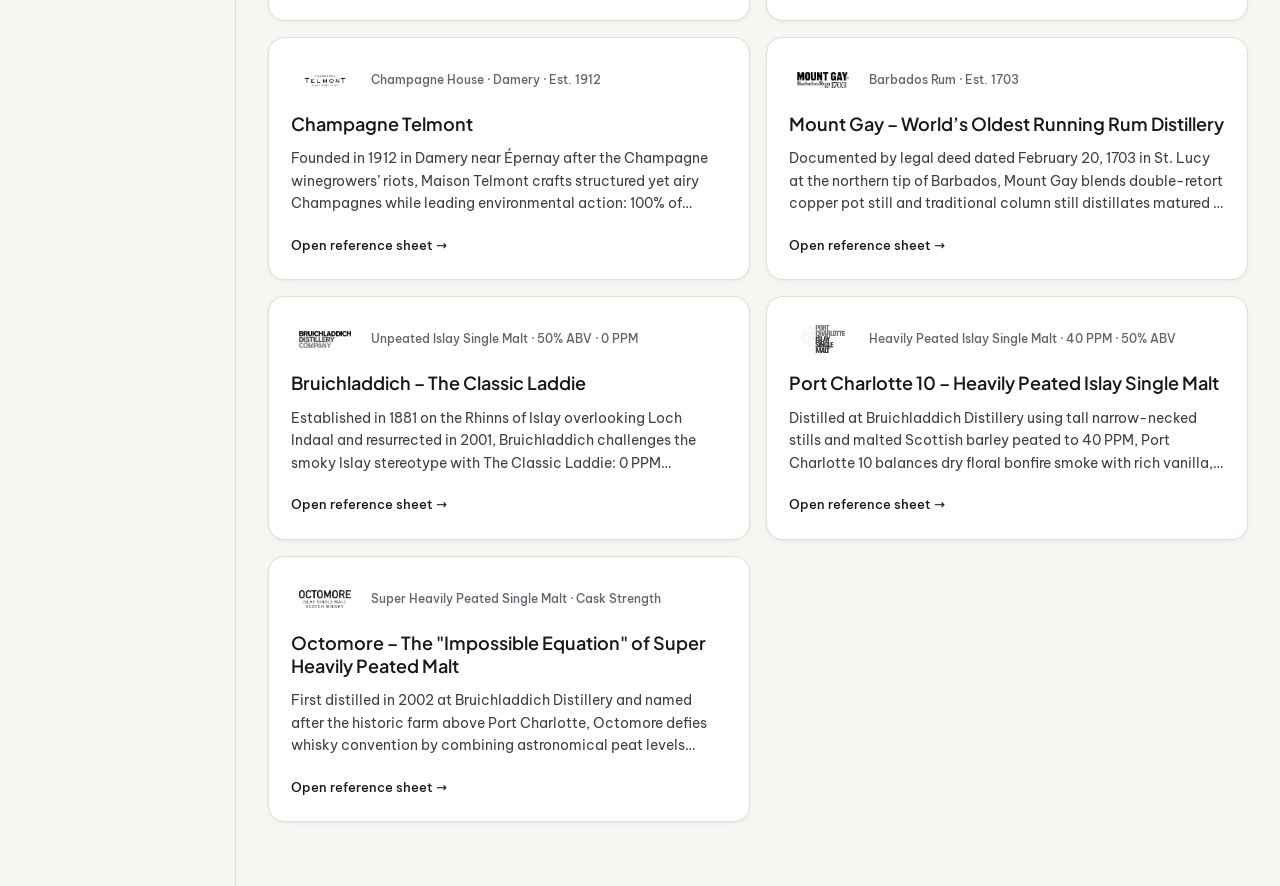
==== commit 0f034c4b: "feat: universal light/dark theme engine with OS preference and persistence" ====
--- a/library/index.html
+++ b/library/index.html
@@ -2,6 +2,19 @@
 <html lang="en">
 <head>
   <meta charset="UTF-8">
+  <script>
+    (function() {
+      try {
+        var saved = localStorage.getItem('theme-pref');
+        if (saved === 'light' || saved === 'dark') {
+          document.documentElement.setAttribute('data-theme', saved);
+        } else {
+          var prefersDark = window.matchMedia && window.matchMedia('(prefers-color-scheme: dark)').matches;
+          document.documentElement.setAttribute('data-theme', prefersDark ? 'dark' : 'light');
+        }
+      } catch (e) {}
+    })();
+  </script>
   <meta name="viewport" content="width=device-width, initial-scale=1.0">
   <title>The Drinks Library | Phat Trinh</title>
   <meta name="description" content="Bilingual EN/VI public reference library for spirits, Champagne, liqueurs, terroir history, and bar craft curated by Phat Trinh.">
--- a/library/library.css
+++ b/library/library.css
@@ -1,5 +1,5 @@
 /* The Drinks Library — Ruled T-Frame & Tone-Stepped Flat Surface System */
-:root {
+:root, :root[data-theme="dark"] {
   --bg-deep: #070A0E;
   --bg-primary: #0D1117;
   --bg-surface: #161D26;
@@ -19,6 +19,20 @@
   --ease-out: cubic-bezier(0.22, 1, 0.36, 1);
 }
 
+:root[data-theme="light"] {
+  --bg-deep: #EFECE6;
+  --bg-primary: #F7F6F2;
+  --bg-surface: #FFFFFF;
+  --bg-surface-elevated: #EDEAE2;
+  --rule-color: #E2DDD5;
+  --control-border: #D1C9BE;
+  --ink: #18181B;
+  --ink-secondary: #3F3F46;
+  --ink-muted: #64646E;
+  --aqua: #008774;
+  --aqua-surface: rgba(0, 135, 116, 0.10);
+}
+
 *, *::before, *::after {
   box-sizing: border-box;
 }
@@ -138,13 +152,65 @@
   border-color: var(--aqua);
 }
 
-[data-ui="lang-switch"].lib-topbar-lang {
+.lib-topbar-controls {
   justify-self: end;
   display: inline-flex;
   align-items: center;
+  gap: 10px;
+  height: 64px;
+}
+
+.lib-theme-btn {
+  height: 32px;
+  width: 32px;
+  min-width: 32px;
+  padding: 0;
+  border: 1px solid var(--control-border);
+  border-radius: var(--radius-pill);
+  background: var(--bg-surface);
+  color: var(--ink-muted);
+  display: inline-flex;
+  align-items: center;
+  justify-content: center;
+  cursor: pointer;
+  transition: all 160ms var(--ease-out);
+}
+
+.lib-theme-btn:hover {
+  color: var(--aqua);
+  background-color: var(--bg-surface-elevated);
+  border-color: var(--aqua);
+}
+
+:root[data-theme="dark"] .lib-theme-btn .theme-moon { display: none !important; }
+:root[data-theme="dark"] .lib-theme-btn .theme-sun { display: block !important; }
+:root[data-theme="light"] .lib-theme-btn .theme-sun { display: none !important; }
+:root[data-theme="light"] .lib-theme-btn .theme-moon { display: block !important; }
+
+:root[data-theme="light"] .lib-entry-card {
+  box-shadow: 0 1px 3px rgba(0, 0, 0, 0.04), 0 4px 12px rgba(0, 0, 0, 0.02);
+  border: 1px solid var(--rule-color);
+}
+
+:root[data-theme="light"] .lib-grid-card {
+  box-shadow: 0 1px 3px rgba(0, 0, 0, 0.04);
+  border: 1px solid var(--rule-color);
+}
+
+:root[data-theme="light"] .lib-spec-table th {
+  color: var(--ink-muted);
+}
+
+:root[data-theme="light"] .lib-spec-table td {
+  color: var(--ink);
+}
+
+[data-ui="lang-switch"].lib-topbar-lang {
+  display: inline-flex;
+  align-items: center;
   gap: 4px;
-  padding-left: 20px;
-  height: 64px;
+  padding-left: 12px;
+  height: 32px;
   border-left: 1px solid var(--rule-color);
 }
 
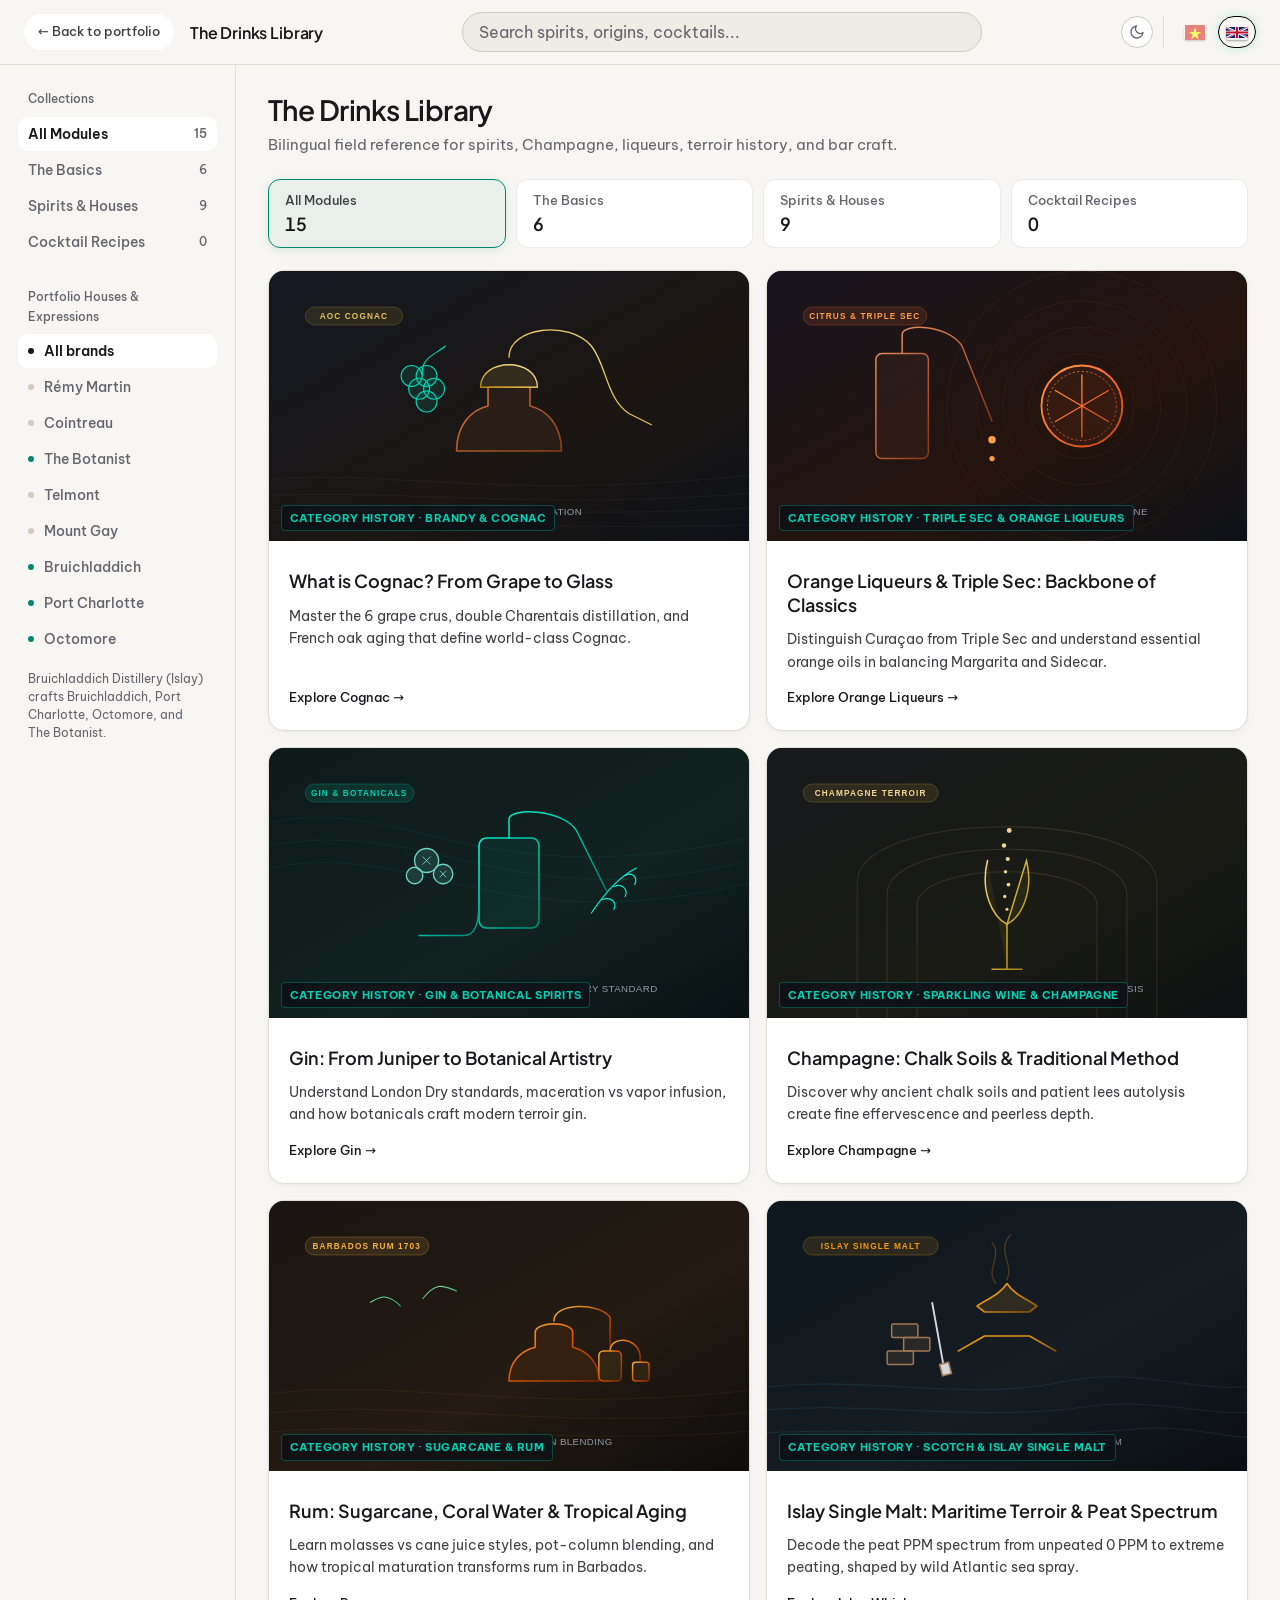
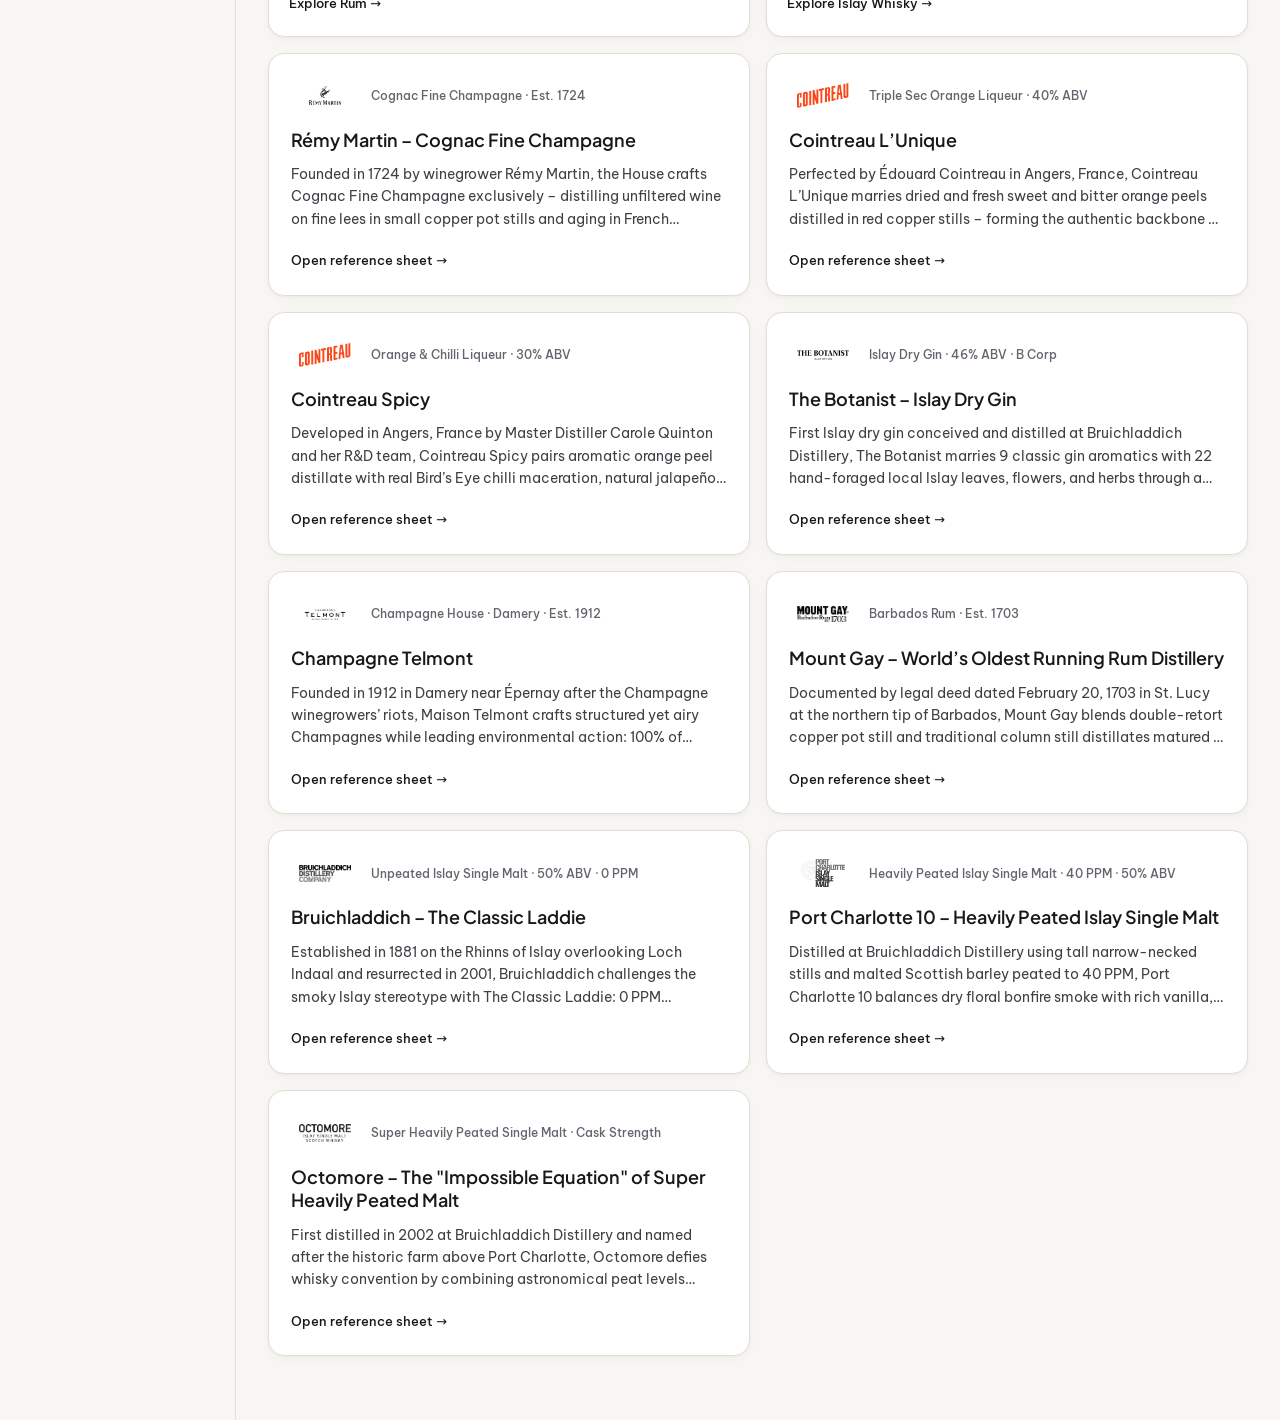
==== commit b22b24c8: "fix: add v2.2.1 cache buster to force browsers to load 'Kiến thức nền tảng'" ====
--- a/library/index.html
+++ b/library/index.html
@@ -46,7 +46,7 @@
   <link rel="preconnect" href="https://fonts.googleapis.com">
   <link rel="preconnect" href="https://fonts.gstatic.com" crossorigin>
   <link href="https://fonts.googleapis.com/css2?family=Be+Vietnam+Pro:ital,wght@0,400;0,500;0,600;1,400&family=Plus+Jakarta+Sans:wght@500;600;700&display=swap" rel="stylesheet"> <!-- taste-skill-ignore -->
-  <link rel="stylesheet" href="./library.css">
+  <link rel="stylesheet" href="./library.css?v=2.2.1">
 </head>
 <body>
   <div id="drinks-library-root"></div>
@@ -56,6 +56,6 @@
       Vui lòng bật JavaScript để tra cứu The Drinks Library. <a href="../index.html" style="color: #00D2B4;">Quay lại portfolio</a>.
     </p>
   </noscript>
-  <script type="module" src="./js/boot.js"></script>
+  <script type="module" src="./js/boot.js?v=2.2.1"></script>
 </body>
 </html>
--- a/library/library.css
+++ b/library/library.css
@@ -394,7 +394,7 @@
   min-height: 64px;
   padding: 12px 16px;
   border-radius: 12px;
-  border: 1.5px solid transparent;
+  border: 1.5px solid var(--rule-color);
   background-color: var(--bg-surface);
   color: var(--ink);
   display: flex;
@@ -404,16 +404,30 @@
   gap: 4px;
   cursor: pointer;
   text-align: left;
-  transition: background-color 160ms var(--ease-out), border-color 160ms var(--ease-out);
+  position: relative;
+  transition: background-color 160ms var(--ease-out), border-color 160ms var(--ease-out), transform 160ms var(--ease-out);
 }
 
 [data-ui="count-card"].lib-count-card:hover {
   background-color: var(--bg-surface-elevated);
+  transform: translateY(-1px);
 }
 
 [data-ui="count-card"].lib-count-card.is-selected {
   border-color: var(--aqua);
   background-color: var(--aqua-surface);
+  box-shadow: 0 0 0 1px var(--aqua);
+}
+
+:root[data-theme="light"] [data-ui="count-card"].lib-count-card {
+  background-color: #FFFFFF;
+  border-color: rgba(0, 0, 0, 0.08);
+}
+
+:root[data-theme="light"] [data-ui="count-card"].lib-count-card.is-selected {
+  border-color: var(--aqua);
+  background-color: rgba(0, 135, 116, 0.06);
+  box-shadow: 0 2px 8px rgba(0, 135, 116, 0.12);
 }
 
 .lib-count-label {
@@ -619,6 +633,346 @@
   gap: 10px;
 }
 
+/* Transparent Queue & Verification Gates Banner */
+.lib-pending-panel {
+  max-width: 820px;
+  border: 1px solid var(--rule-color);
+  background: var(--bg-surface);
+  position: relative;
+  overflow: hidden;
+}
+
+:root[data-theme="light"] .lib-pending-panel {
+  background: #FFFFFF;
+  border-color: rgba(0, 135, 116, 0.25);
+  box-shadow: 0 4px 20px rgba(0, 135, 116, 0.05);
+}
+
+.lib-pending-header {
+  margin-bottom: 24px;
+}
+
+.lib-pending-badge {
+  display: inline-flex;
+  align-items: center;
+  gap: 8px;
+  font-family: var(--font-head);
+  font-size: 11px;
+  font-weight: 700;
+  text-transform: uppercase;
+  letter-spacing: 0.06em;
+  color: var(--aqua);
+  padding: 4px 10px;
+  border-radius: var(--radius-pill);
+  background: var(--aqua-surface);
+  margin-bottom: 14px;
+}
+
+.lib-pending-pulse {
+  width: 6px;
+  height: 6px;
+  border-radius: 50%;
+  background: var(--aqua);
+  box-shadow: 0 0 8px var(--aqua);
+}
+
+.lib-gates-grid {
+  display: grid;
+  grid-template-columns: repeat(2, minmax(0, 1fr));
+  gap: 12px;
+  margin-bottom: 24px;
+}
+
+@media (max-width: 640px) {
+  .lib-gates-grid {
+    grid-template-columns: 1fr;
+  }
+}
+
+.lib-gate-card {
+  padding: 14px 16px;
+  border-radius: 8px;
+  background: var(--bg-surface-elevated);
+  border: 1px solid var(--rule-color);
+  display: flex;
+  flex-direction: column;
+  gap: 4px;
+}
+
+:root[data-theme="light"] .lib-gate-card {
+  background: #FAFAF8;
+  border-color: rgba(0, 0, 0, 0.06);
+}
+
+.lib-gate-num {
+  font-family: var(--font-mono);
+  font-size: 11px;
+  font-weight: 700;
+  color: var(--aqua);
+  letter-spacing: 0.05em;
+}
+
+.lib-gate-title {
+  margin: 0;
+  font-size: 13.5px;
+  font-weight: 600;
+  color: var(--ink);
+}
+
+.lib-gate-desc {
+  margin: 0;
+  font-size: 12.5px;
+  color: var(--ink-secondary);
+  line-height: 1.4;
+}
+
+.lib-pending-suggestions {
+  margin-bottom: 24px;
+  padding-top: 16px;
+  border-top: 1px solid var(--rule-color);
+}
+
+.lib-suggestions-title {
+  font-size: 13px;
+  font-weight: 500;
+  color: var(--ink-muted);
+  margin: 0 0 10px;
+}
+
+.lib-suggestions-chips {
+  display: flex;
+  flex-wrap: wrap;
+  gap: 8px;
+}
+
+.lib-sug-chip {
+  height: 36px;
+  padding: 0 14px;
+  border-radius: var(--radius-pill);
+  border: 1px solid var(--control-border);
+  background: var(--bg-surface);
+  color: var(--ink-secondary);
+  font-size: 13px;
+  font-weight: 500;
+  cursor: pointer;
+  transition: all 160ms var(--ease-out);
+}
+
+.lib-sug-chip:hover {
+  border-color: var(--aqua);
+  color: var(--aqua);
+  transform: translateY(-1px);
+}
+
+/* Mobile Filter Trigger Button */
+.lib-mobile-filter-trigger {
+  display: none;
+  align-items: center;
+  gap: 8px;
+  min-height: 44px;
+  padding: 0 16px;
+  border-radius: var(--radius-pill);
+  border: 1px solid var(--control-border);
+  background: var(--bg-surface);
+  color: var(--ink);
+  font-size: 13.5px;
+  font-weight: 600;
+  cursor: pointer;
+  transition: all 160ms var(--ease-out);
+}
+
+.lib-mobile-filter-trigger:hover {
+  border-color: var(--aqua);
+  color: var(--aqua);
+}
+
+.lib-title-actions {
+  display: flex;
+  align-items: center;
+  gap: 8px;
+}
+
+/* Mobile Bottom Drawer */
+.lib-drawer-backdrop {
+  position: fixed;
+  inset: 0;
+  background: rgba(0, 0, 0, 0.6);
+  backdrop-filter: blur(4px);
+  -webkit-backdrop-filter: blur(4px);
+  z-index: 1000;
+  opacity: 0;
+  visibility: hidden;
+  transition: opacity 220ms var(--ease-out), visibility 220ms;
+  display: flex;
+  align-items: flex-end;
+  justify-content: center;
+}
+
+.lib-drawer-backdrop.is-open {
+  opacity: 1;
+  visibility: visible;
+}
+
+.lib-drawer-sheet {
+  background: var(--bg-deep);
+  width: 100%;
+  max-width: 600px;
+  max-height: 82vh;
+  border-top-left-radius: 20px;
+  border-top-right-radius: 20px;
+  border-top: 1px solid var(--rule-color);
+  box-shadow: 0 -8px 30px rgba(0, 0, 0, 0.35);
+  display: flex;
+  flex-direction: column;
+  transform: translateY(100%);
+  transition: transform 260ms cubic-bezier(0.16, 1, 0.3, 1);
+  overflow: hidden;
+}
+
+:root[data-theme="light"] .lib-drawer-sheet {
+  background: #FFFFFF;
+  box-shadow: 0 -8px 30px rgba(0, 0, 0, 0.15);
+}
+
+.lib-drawer-backdrop.is-open .lib-drawer-sheet {
+  transform: translateY(0);
+}
+
+.lib-drawer-header {
+  display: flex;
+  align-items: center;
+  justify-content: space-between;
+  padding: 16px 20px;
+  border-bottom: 1px solid var(--rule-color);
+}
+
+.lib-drawer-title {
+  margin: 0;
+  font-family: var(--font-head);
+  font-size: 16px;
+  font-weight: 700;
+  color: var(--ink);
+}
+
+.lib-drawer-close {
+  min-width: 44px;
+  min-height: 44px;
+  border: 0;
+  background: transparent;
+  color: var(--ink-muted);
+  font-size: 20px;
+  cursor: pointer;
+  display: flex;
+  align-items: center;
+  justify-content: center;
+  border-radius: 50%;
+  transition: color 160ms var(--ease-out);
+}
+
+.lib-drawer-close:hover {
+  color: var(--ink);
+}
+
+.lib-drawer-content {
+  padding: 20px;
+  overflow-y: auto;
+  display: flex;
+  flex-direction: column;
+  gap: 20px;
+}
+
+.lib-drawer-section {
+  display: flex;
+  flex-direction: column;
+  gap: 10px;
+}
+
+.lib-drawer-section-title {
+  font-size: 11px;
+  font-weight: 700;
+  text-transform: uppercase;
+  letter-spacing: 0.05em;
+  color: var(--ink-muted);
+}
+
+.lib-drawer-list {
+  display: flex;
+  flex-direction: column;
+  gap: 6px;
+}
+
+.lib-drawer-item {
+  min-height: 44px;
+  display: flex;
+  align-items: center;
+  justify-content: space-between;
+  padding: 10px 14px;
+  border-radius: 10px;
+  border: 1px solid transparent;
+  background: var(--bg-surface);
+  color: var(--ink);
+  font-size: 14px;
+  font-weight: 500;
+  cursor: pointer;
+  text-align: left;
+}
+
+.lib-drawer-item.is-active {
+  border-color: var(--aqua);
+  background: var(--aqua-surface);
+  color: var(--ink);
+  font-weight: 600;
+}
+
+.lib-drawer-item-count {
+  font-family: var(--font-head);
+  font-size: 13px;
+  color: var(--ink-muted);
+}
+
+.lib-drawer-chips {
+  display: flex;
+  flex-wrap: wrap;
+  gap: 8px;
+}
+
+.lib-drawer-brand-btn {
+  min-height: 44px;
+  padding: 0 16px;
+  border-radius: var(--radius-pill);
+  border: 1px solid var(--control-border);
+  background: var(--bg-surface);
+  color: var(--ink-secondary);
+  font-size: 13.5px;
+  font-weight: 500;
+  cursor: pointer;
+  display: inline-flex;
+  align-items: center;
+  justify-content: center;
+}
+
+.lib-drawer-brand-btn.is-active {
+  background: var(--ink);
+  color: var(--bg-deep);
+  border-color: var(--ink);
+  font-weight: 600;
+}
+
+.lib-drawer-footer {
+  padding: 16px 20px;
+  border-top: 1px solid var(--rule-color);
+  display: flex;
+  justify-content: flex-end;
+}
+
+.lib-drawer-footer .lib-primary-pill {
+  min-height: 44px;
+  width: 100%;
+  display: flex;
+  align-items: center;
+  justify-content: center;
+}
+
 /* Detail Reading View: Object Header + 6-Column Grid */
 .lib-detail-back-row {
   margin-bottom: 14px;
@@ -726,6 +1080,71 @@
   max-width: 72ch;
 }
 
+/* At-A-Glance Speed Cheat-sheet (Liquor.com style) */
+.lib-glance-box {
+  background: var(--bg-surface);
+  border: 1px solid var(--rule-color);
+  border-radius: var(--radius-card);
+  padding: 16px 20px;
+  margin-bottom: 24px;
+  box-shadow: 0 2px 8px rgba(0, 0, 0, 0.05);
+}
+
+:root[data-theme="light"] .lib-glance-box {
+  background: #FFFFFF;
+  border: 1px solid rgba(0, 135, 116, 0.2);
+  box-shadow: 0 2px 12px rgba(0, 0, 0, 0.03);
+}
+
+.lib-glance-header {
+  display: flex;
+  align-items: center;
+  justify-content: space-between;
+  margin-bottom: 12px;
+  padding-bottom: 8px;
+  border-bottom: 1px solid var(--rule-color);
+}
+
+.lib-glance-badge {
+  font-family: var(--font-head);
+  font-size: 12px;
+  font-weight: 700;
+  text-transform: uppercase;
+  letter-spacing: 0.04em;
+  color: var(--aqua);
+}
+
+.lib-glance-note {
+  font-size: 12px;
+  color: var(--ink-muted);
+}
+
+.lib-glance-grid {
+  display: grid;
+  grid-template-columns: repeat(auto-fit, minmax(180px, 1fr));
+  gap: 12px 16px;
+}
+
+.lib-glance-item {
+  display: flex;
+  flex-direction: column;
+  gap: 2px;
+}
+
+.lib-glance-lbl {
+  font-size: 11px;
+  color: var(--ink-muted);
+  text-transform: uppercase;
+  letter-spacing: 0.02em;
+}
+
+.lib-glance-val {
+  font-size: 13.5px;
+  font-weight: 600;
+  color: var(--ink);
+  line-height: 1.4;
+}
+
 /* 6-Column Reading Grid */
 .lib-detail-grid {
   display: grid;
@@ -943,6 +1362,10 @@
 @media (max-width: 1024px) {
   .lib-wordmark-btn {
     display: none;
+  }
+
+  .lib-mobile-filter-trigger {
+    display: inline-flex;
   }
 
   .lib-body-frame {
@@ -1036,6 +1459,15 @@
     gap: 8px;
   }
 
+  .lib-theme-btn,
+  .lib-lang-btn,
+  .lib-mobile-filter-trigger,
+  .lib-secondary-pill,
+  .lib-primary-pill,
+  .lib-brand-chip {
+    min-height: 44px;
+  }
+
   .lib-cards-grid {
     grid-template-columns: minmax(0, 1fr);
   }
@@ -1082,6 +1514,346 @@
   border-radius: var(--radius-md);
 }
 
+/* Category Hero Banner (Liquor.com Editorial Header) */
+.lib-category-hero {
+  background: var(--bg-surface);
+  border: 1px solid var(--rule-color);
+  border-radius: var(--radius-card);
+  padding: 24px 28px;
+  margin-bottom: 24px;
+}
+
+:root[data-theme="light"] .lib-category-hero {
+  background: #FFFFFF;
+  border-color: rgba(0, 0, 0, 0.08);
+  box-shadow: 0 2px 12px rgba(0, 0, 0, 0.03);
+}
+
+.lib-cat-hero-top {
+  display: flex;
+  align-items: center;
+  justify-content: space-between;
+  margin-bottom: 12px;
+}
+
+.lib-crumb-btn {
+  border: 0;
+  background: transparent;
+  color: var(--ink-muted);
+  font-size: 13px;
+  font-weight: 500;
+  cursor: pointer;
+  padding: 0;
+  transition: color 140ms var(--ease-out);
+}
+
+.lib-crumb-btn:hover {
+  color: var(--aqua);
+}
+
+.lib-cat-hero-meta {
+  display: flex;
+  align-items: center;
+  gap: 8px;
+}
+
+.lib-cat-count-badge {
+  font-family: var(--font-mono);
+  font-size: 12px;
+  font-weight: 600;
+  color: var(--ink-muted);
+  padding: 3px 10px;
+  border-radius: var(--radius-pill);
+  background: var(--bg-surface-elevated);
+}
+
+.lib-status-badge {
+  font-size: 11.5px;
+  font-weight: 600;
+  color: var(--aqua);
+  background: var(--aqua-surface);
+  padding: 3px 10px;
+  border-radius: var(--radius-pill);
+}
+
+.lib-cat-hero-title {
+  font-family: var(--font-head);
+  font-size: 26px;
+  font-weight: 700;
+  color: var(--ink);
+  margin: 0 0 8px;
+  letter-spacing: -0.02em;
+}
+
+.lib-cat-hero-desc {
+  font-size: 14.5px;
+  color: var(--ink-secondary);
+  line-height: 1.5;
+  margin: 0 0 16px;
+  max-width: 72ch;
+}
+
+/* Topic filter chips for Origins */
+.lib-topic-strip {
+  display: flex;
+  flex-wrap: wrap;
+  gap: 8px;
+  padding-top: 14px;
+  border-top: 1px solid var(--rule-color);
+}
+
+.lib-topic-chip {
+  min-height: 34px;
+  padding: 0 14px;
+  border-radius: var(--radius-pill);
+  border: 1px solid var(--control-border);
+  background: var(--bg-surface-elevated);
+  color: var(--ink-secondary);
+  font-size: 12.5px;
+  font-weight: 500;
+  cursor: pointer;
+  transition: all 140ms var(--ease-out);
+  white-space: nowrap;
+}
+
+.lib-topic-chip:hover {
+  border-color: var(--aqua);
+  color: var(--aqua);
+}
+
+.lib-topic-chip.is-active {
+  background: var(--ink);
+  color: var(--bg-deep);
+  border-color: var(--ink);
+  font-weight: 600;
+}
+
+/* Entry Card Cover Frame (16:9 Landscape) */
+.lib-entry-card.has-cover {
+  padding: 0;
+  overflow: hidden;
+}
+
+.lib-entry-cover-frame {
+  position: relative;
+  width: 100%;
+  aspect-ratio: 16 / 9;
+  background: #141822;
+  overflow: hidden;
+}
+
+.lib-entry-cover-img {
+  width: 100%;
+  height: 100%;
+  object-fit: cover;
+  display: block;
+  transition: transform 300ms cubic-bezier(0.16, 1, 0.3, 1);
+}
+
+.lib-entry-card:hover .lib-entry-cover-img {
+  transform: scale(1.03);
+}
+
+.lib-card-cat-badge {
+  position: absolute;
+  bottom: 10px;
+  left: 12px;
+  font-size: 11px;
+  font-weight: 700;
+  text-transform: uppercase;
+  letter-spacing: 0.04em;
+  background: rgba(14, 17, 23, 0.85);
+  backdrop-filter: blur(4px);
+  -webkit-backdrop-filter: blur(4px);
+  color: #00D2B4;
+  padding: 3px 8px;
+  border-radius: 4px;
+  border: 1px solid rgba(0, 210, 180, 0.3);
+}
+
+.lib-entry-card.has-cover .lib-entry-card-title {
+  padding: 16px 20px 0;
+  margin: 0;
+}
+
+.lib-entry-card.has-cover .lib-entry-card-summary {
+  padding: 0 20px;
+  margin: 0;
+  display: -webkit-box;
+  -webkit-line-clamp: 2;
+  -webkit-box-orient: vertical;
+  overflow: hidden;
+}
+
+.lib-entry-card.has-cover .lib-entry-card-foot {
+  padding: 0 20px 20px;
+  margin-top: auto;
+}
+
+/* Detail Cover Well */
+.lib-detail-cover-well {
+  width: 100%;
+  max-width: 520px;
+  aspect-ratio: 16 / 9;
+  border-radius: 12px;
+  overflow: hidden;
+  background: #141822;
+  border: 1px solid var(--rule-color);
+  margin-bottom: 16px;
+}
+
+.lib-detail-cover-img {
+  width: 100%;
+  height: 100%;
+  object-fit: cover;
+  display: block;
+}
+
+/* Table of Contents Strip */
+.lib-toc-strip {
+  background: var(--bg-surface);
+  border: 1px solid var(--rule-color);
+  border-radius: var(--radius-card);
+  padding: 12px 18px;
+  margin-bottom: 24px;
+  display: flex;
+  align-items: center;
+  flex-wrap: wrap;
+  gap: 10px 16px;
+}
+
+:root[data-theme="light"] .lib-toc-strip {
+  background: #FFFFFF;
+  border-color: rgba(0, 0, 0, 0.08);
+}
+
+.lib-toc-lbl {
+  font-size: 12px;
+  font-weight: 700;
+  text-transform: uppercase;
+  letter-spacing: 0.04em;
+  color: var(--ink-muted);
+}
+
+.lib-toc-links {
+  display: flex;
+  flex-wrap: wrap;
+  gap: 8px 14px;
+}
+
+.lib-toc-link {
+  font-size: 13px;
+  color: var(--ink-secondary);
+  text-decoration: none;
+  font-weight: 500;
+  transition: color 140ms var(--ease-out);
+}
+
+.lib-toc-link:hover {
+  color: var(--aqua);
+  text-decoration: underline;
+}
+
+/* Glossary Grid */
+.lib-glossary-grid {
+  display: grid;
+  grid-template-columns: repeat(2, minmax(0, 1fr));
+  gap: 16px;
+  margin-top: 14px;
+}
+
+@media (max-width: 640px) {
+  .lib-glossary-grid {
+    grid-template-columns: 1fr;
+  }
+}
+
+.lib-glossary-item {
+  background: var(--bg-surface-elevated);
+  border: 1px solid var(--rule-color);
+  border-radius: 8px;
+  padding: 14px 16px;
+}
+
+:root[data-theme="light"] .lib-glossary-item {
+  background: #FAFAF8;
+  border-color: rgba(0, 0, 0, 0.06);
+}
+
+.lib-glossary-term {
+  font-family: var(--font-head);
+  font-size: 14px;
+  font-weight: 700;
+  color: var(--aqua);
+  margin-bottom: 4px;
+}
+
+.lib-glossary-def {
+  font-size: 13px;
+  color: var(--ink-secondary);
+  line-height: 1.45;
+  margin: 0;
+}
+
+/* Next Learning Step Box */
+.lib-next-step-box {
+  background: var(--bg-surface);
+  border: 1px solid var(--aqua);
+  border-radius: var(--radius-card);
+  padding: 24px;
+  display: flex;
+  flex-direction: column;
+  gap: 12px;
+  margin-top: 12px;
+}
+
+:root[data-theme="light"] .lib-next-step-box {
+  background: #FFFFFF;
+  box-shadow: 0 4px 16px rgba(0, 135, 116, 0.08);
+}
+
+.lib-next-step-badge {
+  display: inline-block;
+  font-size: 11px;
+  font-weight: 700;
+  text-transform: uppercase;
+  letter-spacing: 0.05em;
+  color: var(--aqua);
+}
+
+.lib-next-step-title {
+  font-family: var(--font-head);
+  font-size: 17px;
+  font-weight: 700;
+  color: var(--ink);
+  margin: 0;
+  line-height: 1.4;
+}
+
+.lib-next-step-box .lib-primary-pill {
+  align-self: flex-start;
+  min-height: 40px;
+}
+
+/* References Card */
+.lib-references-card {
+  padding: 14px 18px;
+  background: var(--bg-surface-elevated);
+  border: 1px solid var(--rule-color);
+  border-radius: 8px;
+  font-size: 12.5px;
+  color: var(--ink-muted);
+  display: flex;
+  align-items: center;
+  gap: 8px;
+}
+
+.lib-ref-badge {
+  font-weight: 600;
+  color: var(--ink-secondary);
+  white-space: nowrap;
+}
+
 @media (prefers-reduced-motion: reduce) {
   *, *::before, *::after {
     transition-duration: 0.01ms !important;
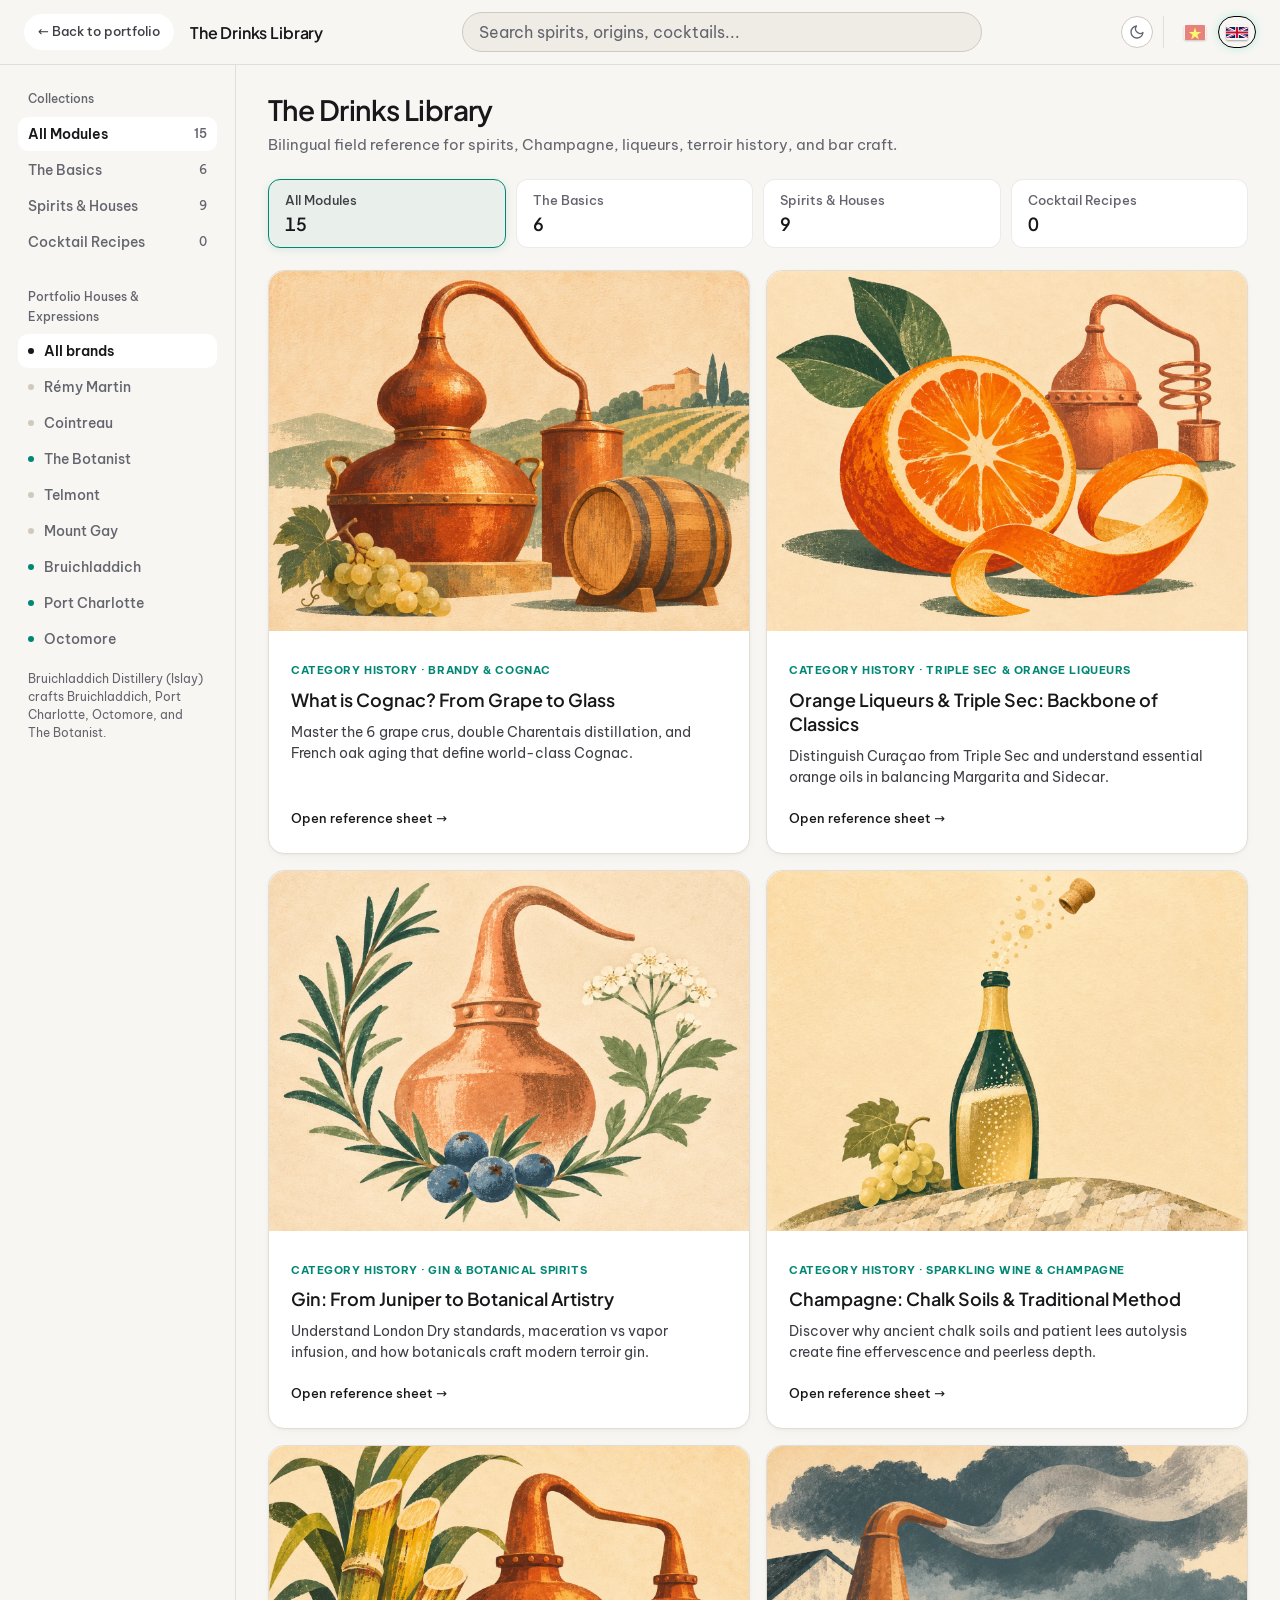
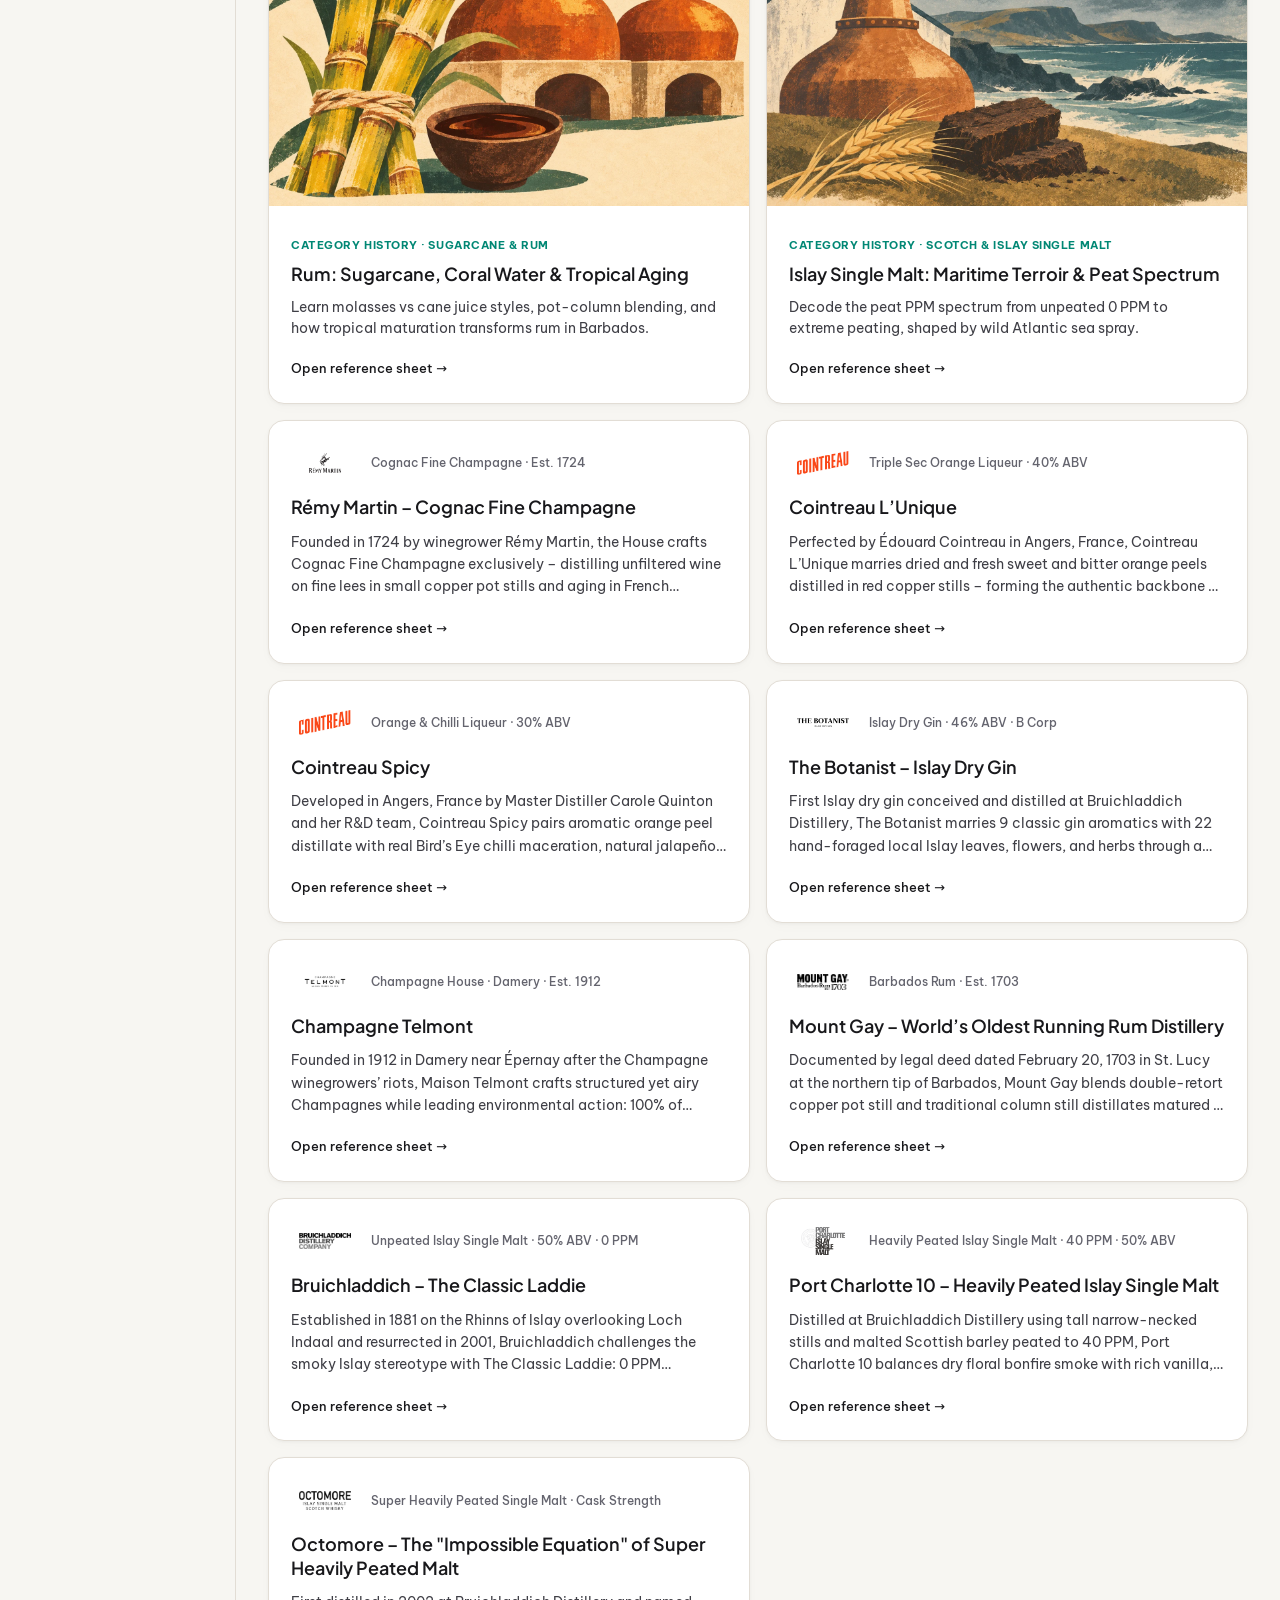
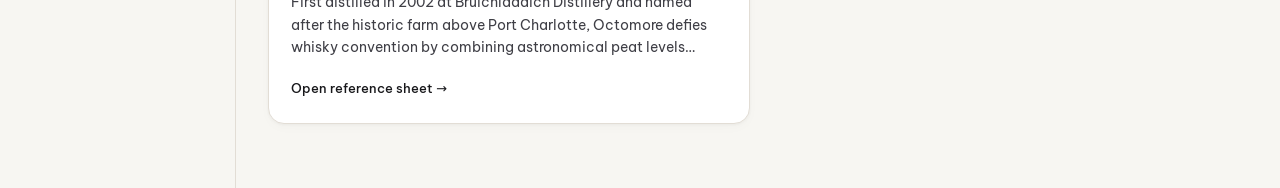
==== commit 9524752c: "feat: integrate 6 mid-century editorial card illustrations for origins category" ====
--- a/library/index.html
+++ b/library/index.html
@@ -46,7 +46,7 @@
   <link rel="preconnect" href="https://fonts.googleapis.com">
   <link rel="preconnect" href="https://fonts.gstatic.com" crossorigin>
   <link href="https://fonts.googleapis.com/css2?family=Be+Vietnam+Pro:ital,wght@0,400;0,500;0,600;1,400&family=Plus+Jakarta+Sans:wght@500;600;700&display=swap" rel="stylesheet"> <!-- taste-skill-ignore -->
-  <link rel="stylesheet" href="./library.css?v=2.2.1">
+  <link rel="stylesheet" href="./library.css?v=2.3.0">
 </head>
 <body>
   <div id="drinks-library-root"></div>
@@ -56,6 +56,6 @@
       Vui lòng bật JavaScript để tra cứu The Drinks Library. <a href="../index.html" style="color: #00D2B4;">Quay lại portfolio</a>.
     </p>
   </noscript>
-  <script type="module" src="./js/boot.js?v=2.2.1"></script>
+  <script type="module" src="./js/boot.js?v=2.3.0"></script>
 </body>
 </html>
--- a/library/library.css
+++ b/library/library.css
@@ -1628,57 +1628,79 @@
   font-weight: 600;
 }
 
-/* Entry Card Cover Frame (16:9 Landscape) */
+/* Entry Card Cover Frame (4:3 Mid-century Editorial Illustration) */
 .lib-entry-card.has-cover {
   padding: 0;
   overflow: hidden;
+  display: flex;
+  flex-direction: column;
 }
 
 .lib-entry-cover-frame {
   position: relative;
   width: 100%;
-  aspect-ratio: 16 / 9;
-  background: #141822;
+  aspect-ratio: 4 / 3;
+  background: var(--bg-surface-elevated);
   overflow: hidden;
+  border-top-left-radius: inherit;
+  border-top-right-radius: inherit;
+}
+
+.lib-entry-cover-frame picture {
+  display: block;
+  width: 100%;
+  height: 100%;
 }
 
 .lib-entry-cover-img {
   width: 100%;
   height: 100%;
   object-fit: cover;
+  object-position: center;
   display: block;
-  transition: transform 300ms cubic-bezier(0.16, 1, 0.3, 1);
-}
-
-.lib-entry-card:hover .lib-entry-cover-img {
-  transform: scale(1.03);
-}
-
-.lib-card-cat-badge {
-  position: absolute;
-  bottom: 10px;
-  left: 12px;
+  transition: transform 320ms cubic-bezier(0.16, 1, 0.3, 1);
+}
+
+.lib-entry-card:hover .lib-entry-cover-img,
+.lib-entry-card:focus-visible .lib-entry-cover-img {
+  transform: scale(1.025);
+}
+
+.lib-entry-card-body {
+  padding: 20px 22px 22px;
+  display: flex;
+  flex-direction: column;
+  flex: 1;
+  gap: 10px;
+}
+
+.lib-card-cat-label {
+  display: inline-block;
   font-size: 11px;
   font-weight: 700;
   text-transform: uppercase;
-  letter-spacing: 0.04em;
-  background: rgba(14, 17, 23, 0.85);
-  backdrop-filter: blur(4px);
-  -webkit-backdrop-filter: blur(4px);
-  color: #00D2B4;
-  padding: 3px 8px;
-  border-radius: 4px;
-  border: 1px solid rgba(0, 210, 180, 0.3);
+  letter-spacing: 0.05em;
+  color: var(--aqua);
+  line-height: 1.3;
+}
+
+:root[data-theme="light"] .lib-card-cat-label {
+  color: #008774;
 }
 
 .lib-entry-card.has-cover .lib-entry-card-title {
-  padding: 16px 20px 0;
+  padding: 0;
   margin: 0;
+  font-size: 18px;
+  line-height: 1.35;
 }
 
 .lib-entry-card.has-cover .lib-entry-card-summary {
-  padding: 0 20px;
+  padding: 0;
   margin: 0;
+  font-size: 13.5px;
+  line-height: 1.55;
+  color: var(--ink-secondary);
   display: -webkit-box;
   -webkit-line-clamp: 2;
   -webkit-box-orient: vertical;
@@ -1686,8 +1708,16 @@
 }
 
 .lib-entry-card.has-cover .lib-entry-card-foot {
-  padding: 0 20px 20px;
+  padding: 0;
   margin-top: auto;
+  padding-top: 8px;
+}
+
+@media (max-width: 640px) {
+  .lib-entry-card-body {
+    padding: 16px 16px 18px;
+    gap: 8px;
+  }
 }
 
 /* Detail Cover Well */
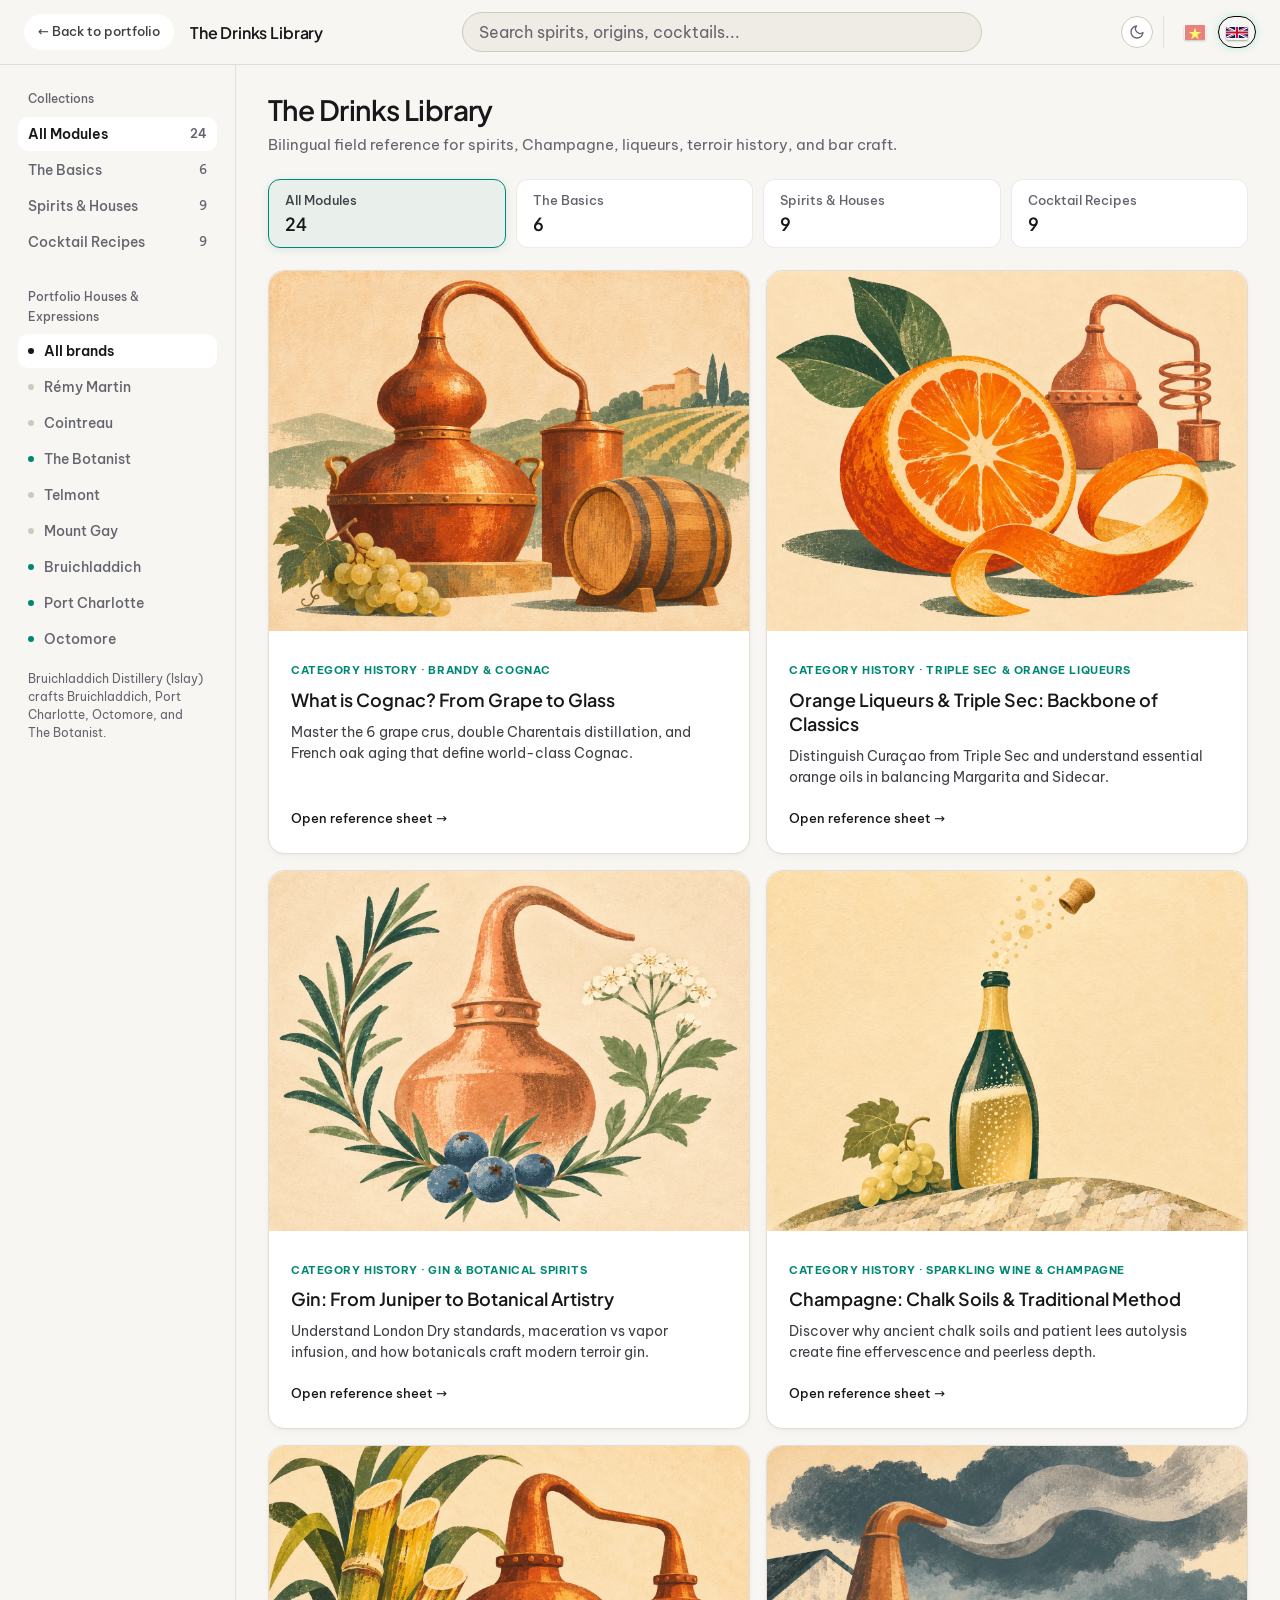
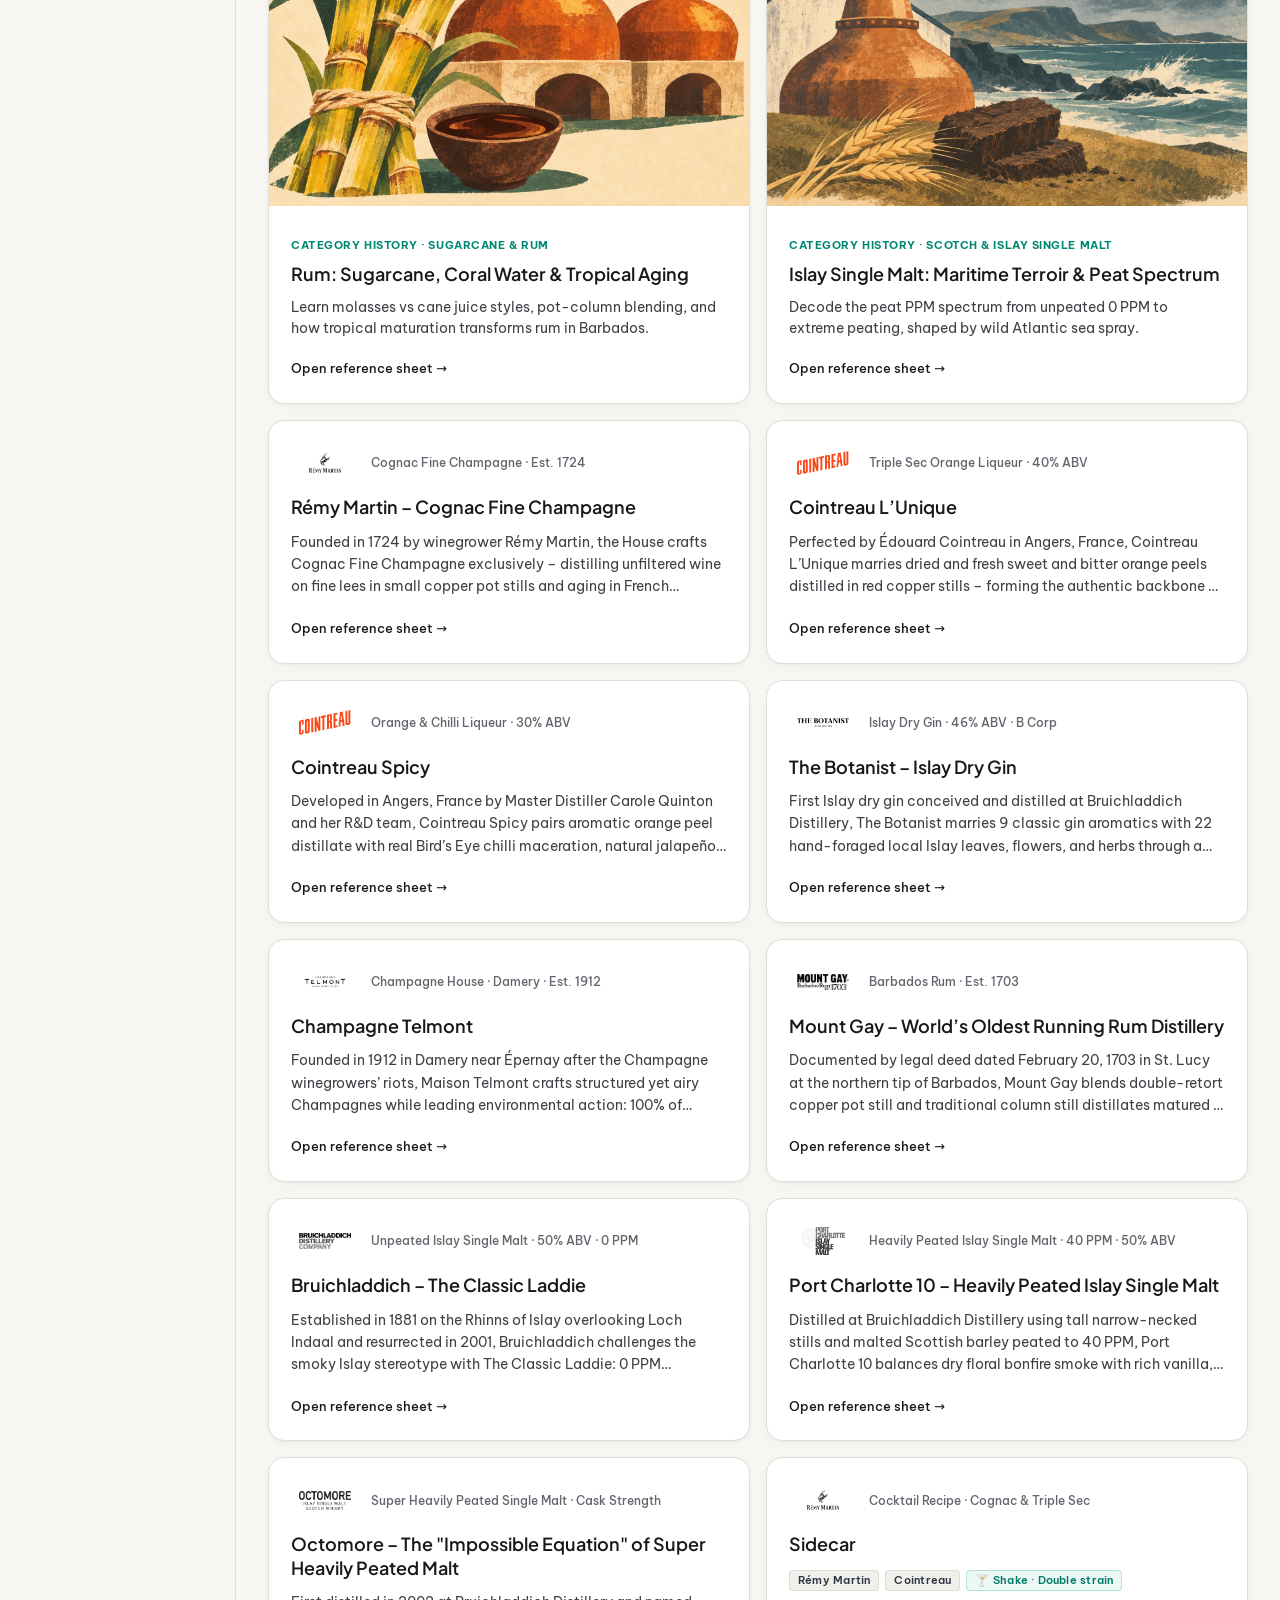
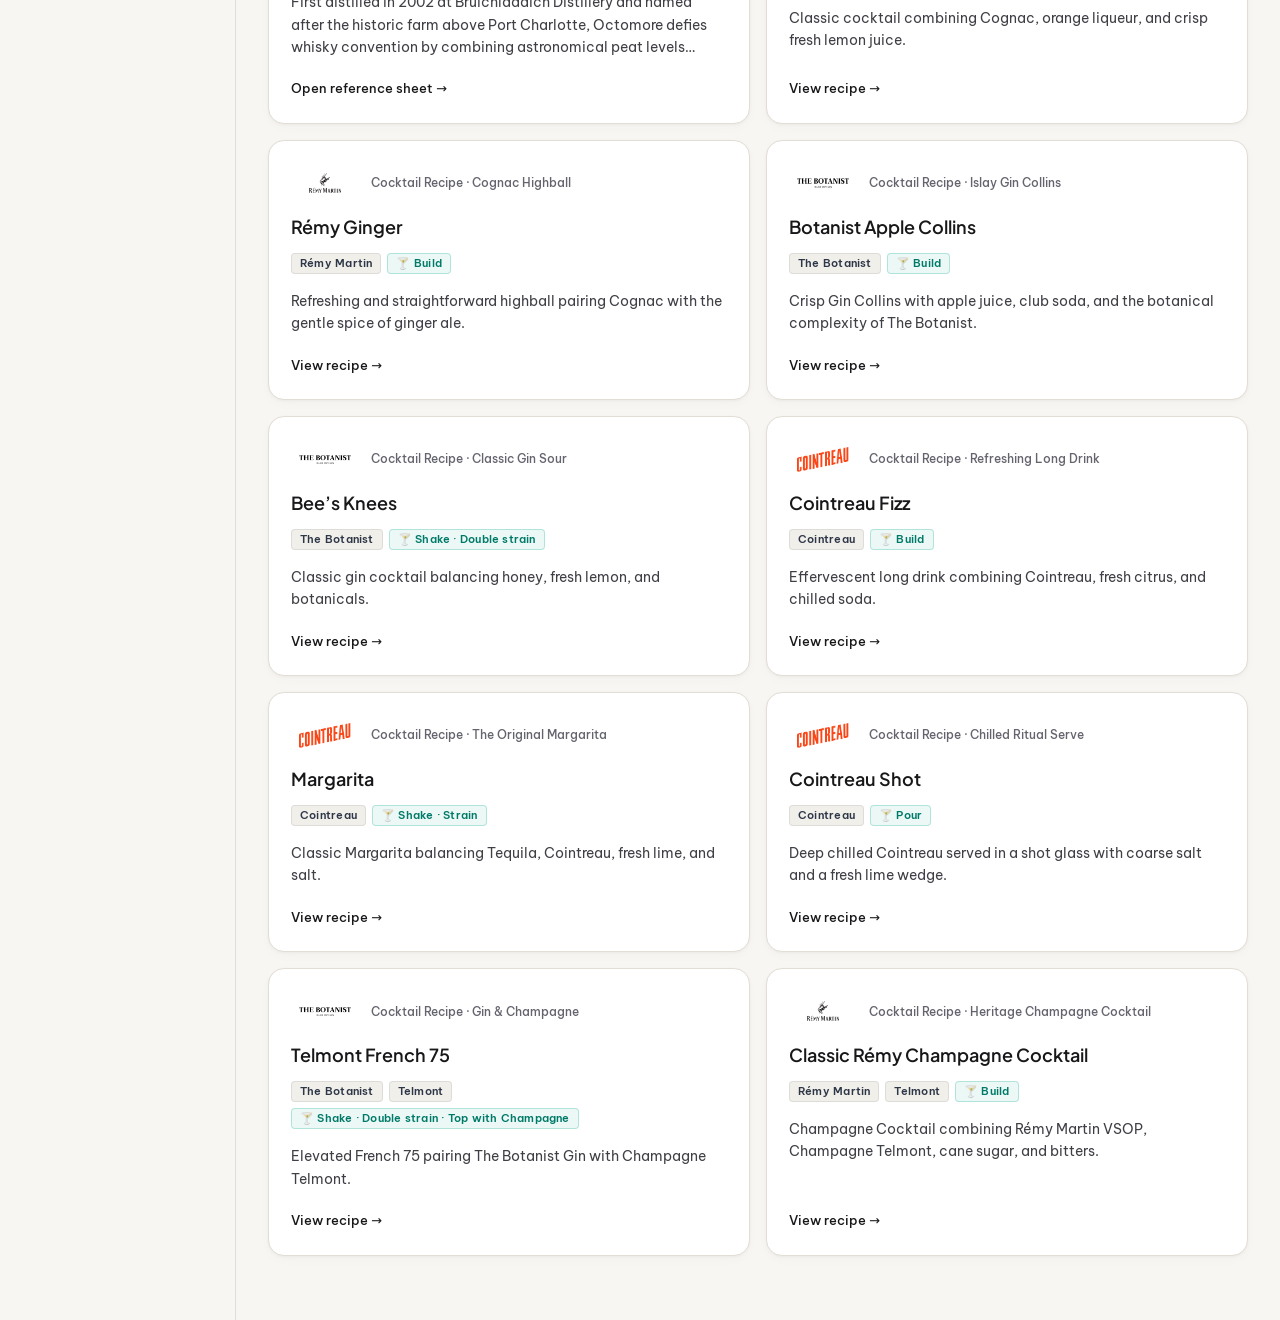
==== commit dcb71a5d: "feat(library): add 9 classic cocktail recipes with brand pairings and verified bar specs (v2.4.0)" ====
--- a/library/index.html
+++ b/library/index.html
@@ -46,7 +46,7 @@
   <link rel="preconnect" href="https://fonts.googleapis.com">
   <link rel="preconnect" href="https://fonts.gstatic.com" crossorigin>
   <link href="https://fonts.googleapis.com/css2?family=Be+Vietnam+Pro:ital,wght@0,400;0,500;0,600;1,400&family=Plus+Jakarta+Sans:wght@500;600;700&display=swap" rel="stylesheet"> <!-- taste-skill-ignore -->
-  <link rel="stylesheet" href="./library.css?v=2.3.0">
+  <link rel="stylesheet" href="./library.css?v=2.4.0">
 </head>
 <body>
   <div id="drinks-library-root"></div>
@@ -56,6 +56,6 @@
       Vui lòng bật JavaScript để tra cứu The Drinks Library. <a href="../index.html" style="color: #00D2B4;">Quay lại portfolio</a>.
     </p>
   </noscript>
-  <script type="module" src="./js/boot.js?v=2.3.0"></script>
+  <script type="module" src="./js/boot.js?v=2.4.0"></script>
 </body>
 </html>
--- a/library/library.css
+++ b/library/library.css
@@ -1713,6 +1713,50 @@
   padding-top: 8px;
 }
 
+/* Recipe Card Meta Badges */
+.lib-recipe-meta-pills {
+  display: flex;
+  flex-wrap: wrap;
+  align-items: center;
+  gap: 6px;
+  margin: 2px 0 4px;
+}
+
+.lib-recipe-pill {
+  display: inline-flex;
+  align-items: center;
+  font-size: 11px;
+  font-weight: 600;
+  line-height: 1.2;
+  padding: 3px 8px;
+  border-radius: 4px;
+  letter-spacing: 0.02em;
+}
+
+.lib-recipe-brand {
+  background: var(--bg-surface-elevated);
+  border: 1px solid var(--rule-color);
+  color: var(--ink);
+}
+
+.lib-recipe-method {
+  background: rgba(0, 210, 180, 0.1);
+  border: 1px solid rgba(0, 210, 180, 0.3);
+  color: var(--aqua);
+}
+
+:root[data-theme="light"] .lib-recipe-brand {
+  background: #F1EFEA;
+  border-color: rgba(0, 0, 0, 0.08);
+  color: #2D3748;
+}
+
+:root[data-theme="light"] .lib-recipe-method {
+  background: rgba(0, 168, 140, 0.08);
+  border-color: rgba(0, 168, 140, 0.25);
+  color: #007A68;
+}
+
 @media (max-width: 640px) {
   .lib-entry-card-body {
     padding: 16px 16px 18px;
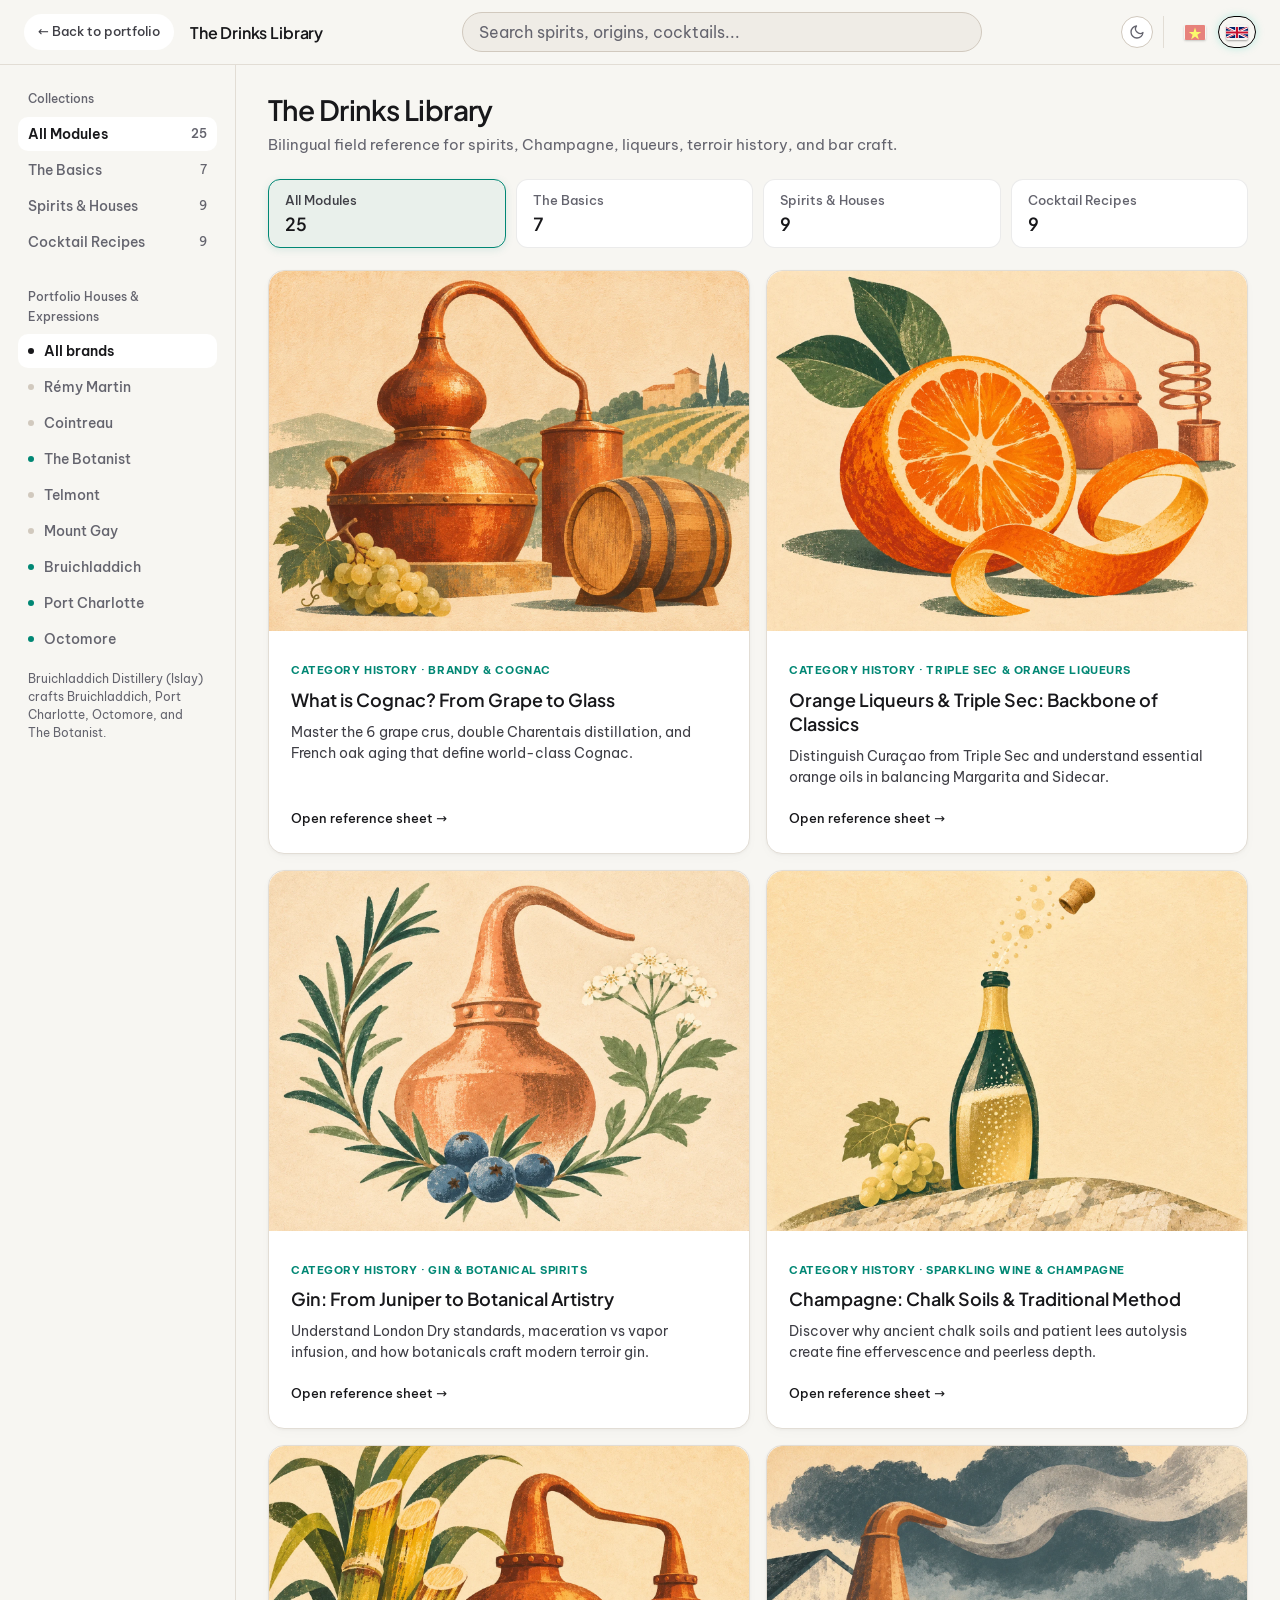
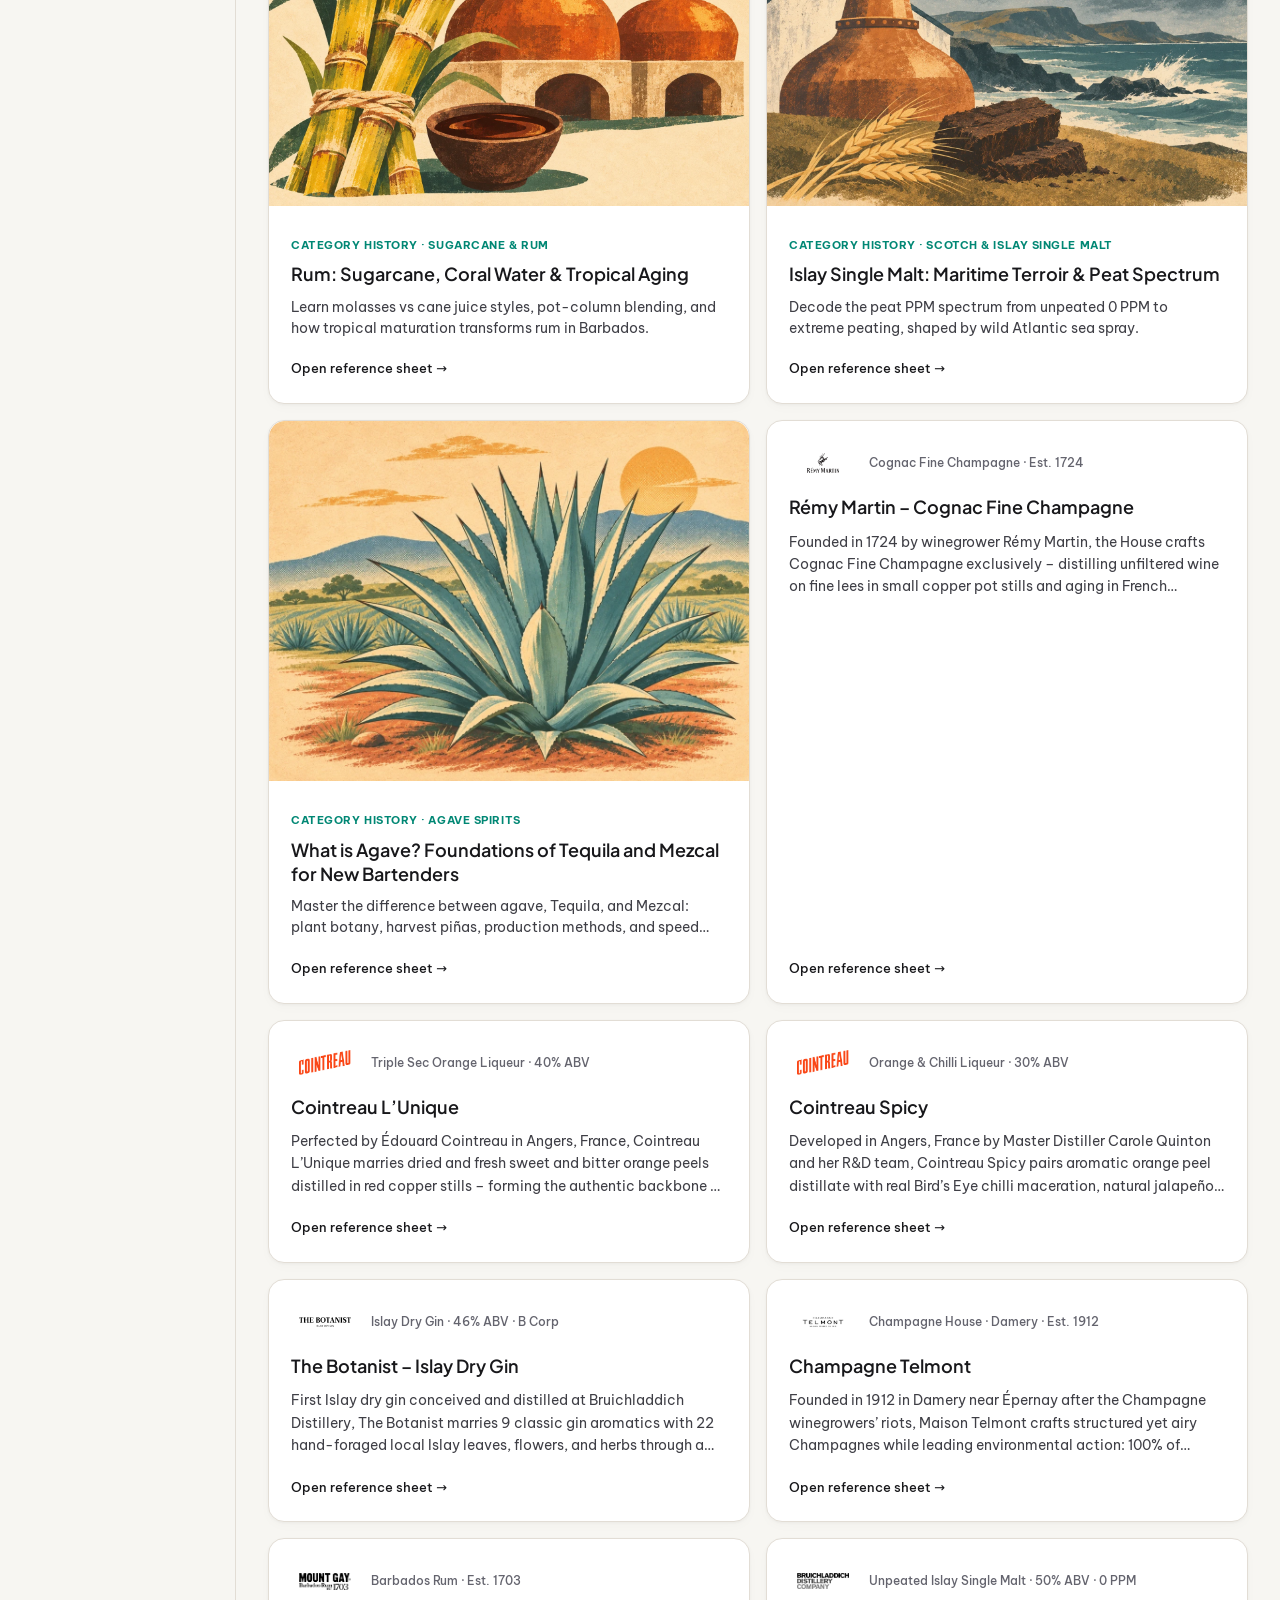
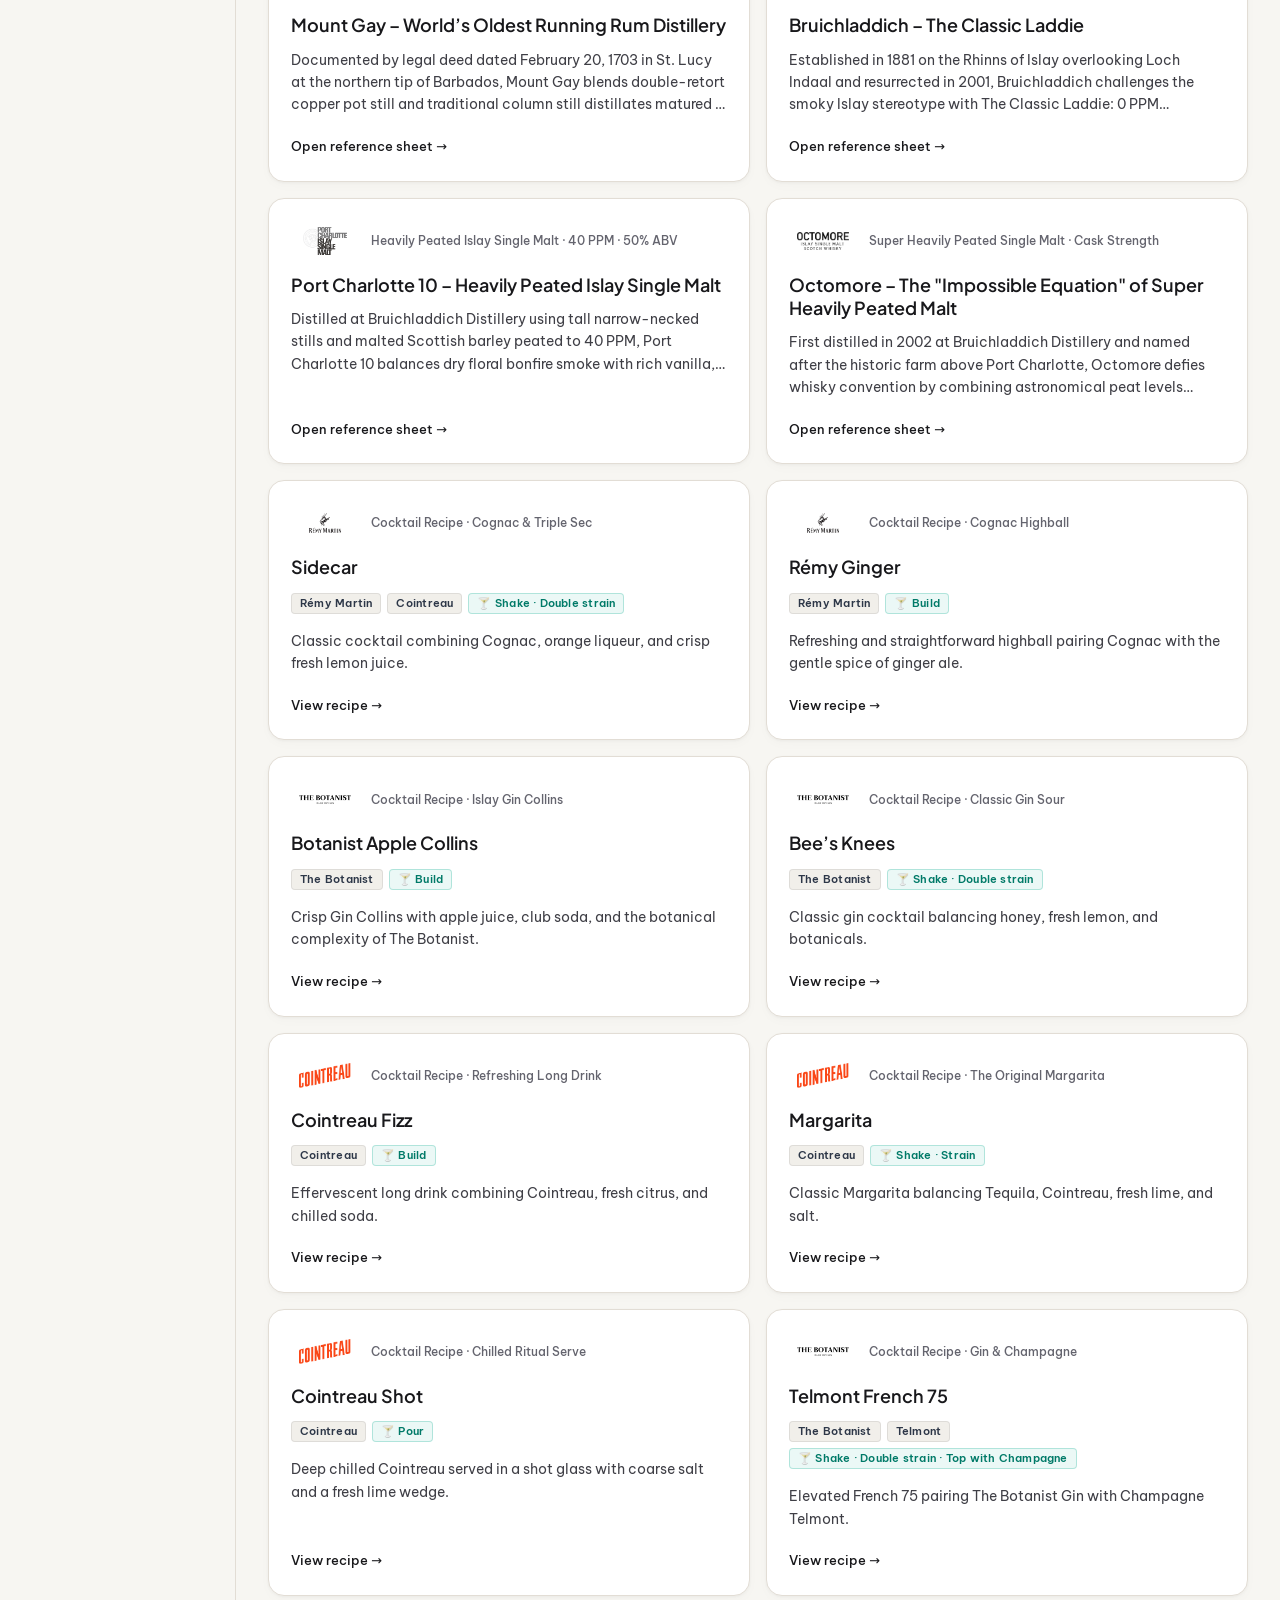
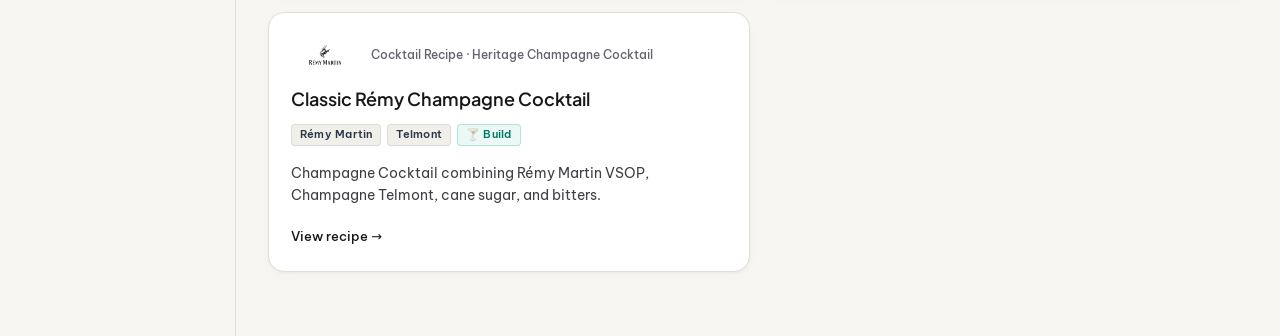
==== commit 8d60833c: "feat(library): add agave origins module with 4 mid-century illustrations and F&B specs (v2.5.0)" ====
--- a/library/index.html
+++ b/library/index.html
@@ -46,7 +46,7 @@
   <link rel="preconnect" href="https://fonts.googleapis.com">
   <link rel="preconnect" href="https://fonts.gstatic.com" crossorigin>
   <link href="https://fonts.googleapis.com/css2?family=Be+Vietnam+Pro:ital,wght@0,400;0,500;0,600;1,400&family=Plus+Jakarta+Sans:wght@500;600;700&display=swap" rel="stylesheet"> <!-- taste-skill-ignore -->
-  <link rel="stylesheet" href="./library.css?v=2.4.0">
+  <link rel="stylesheet" href="./library.css?v=2.5.0">
 </head>
 <body>
   <div id="drinks-library-root"></div>
@@ -56,6 +56,6 @@
       Vui lòng bật JavaScript để tra cứu The Drinks Library. <a href="../index.html" style="color: #00D2B4;">Quay lại portfolio</a>.
     </p>
   </noscript>
-  <script type="module" src="./js/boot.js?v=2.4.0"></script>
+  <script type="module" src="./js/boot.js?v=2.5.0"></script>
 </body>
 </html>
--- a/library/library.css
+++ b/library/library.css
@@ -1783,6 +1783,24 @@
   display: block;
 }
 
+/* Section Storytelling Figures */
+.lib-section-figure {
+  width: 100%;
+  aspect-ratio: 16 / 9;
+  border-radius: 10px;
+  overflow: hidden;
+  margin-bottom: 16px;
+  background: var(--bg-surface, #141822);
+  border: 1px solid var(--rule-color);
+}
+
+.lib-section-img {
+  width: 100%;
+  height: 100%;
+  object-fit: cover;
+  display: block;
+}
+
 /* Table of Contents Strip */
 .lib-toc-strip {
   background: var(--bg-surface);
